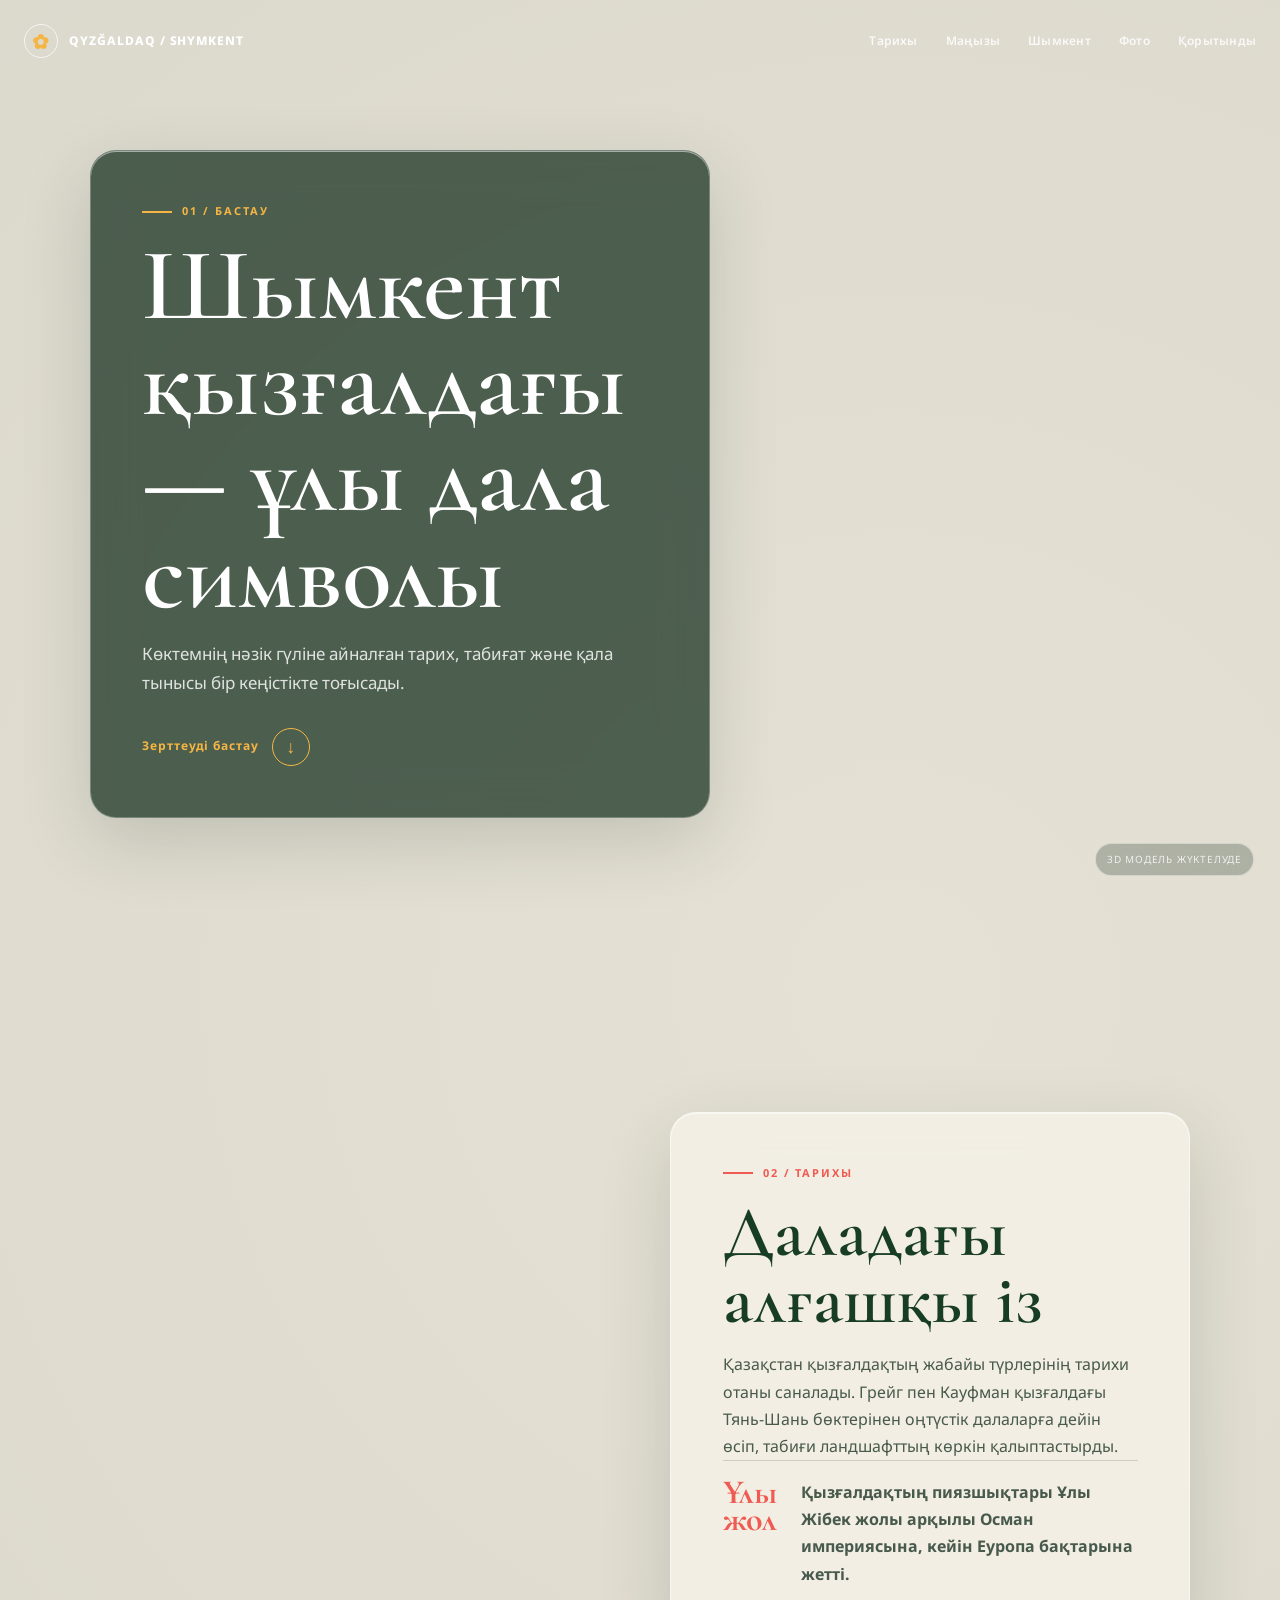
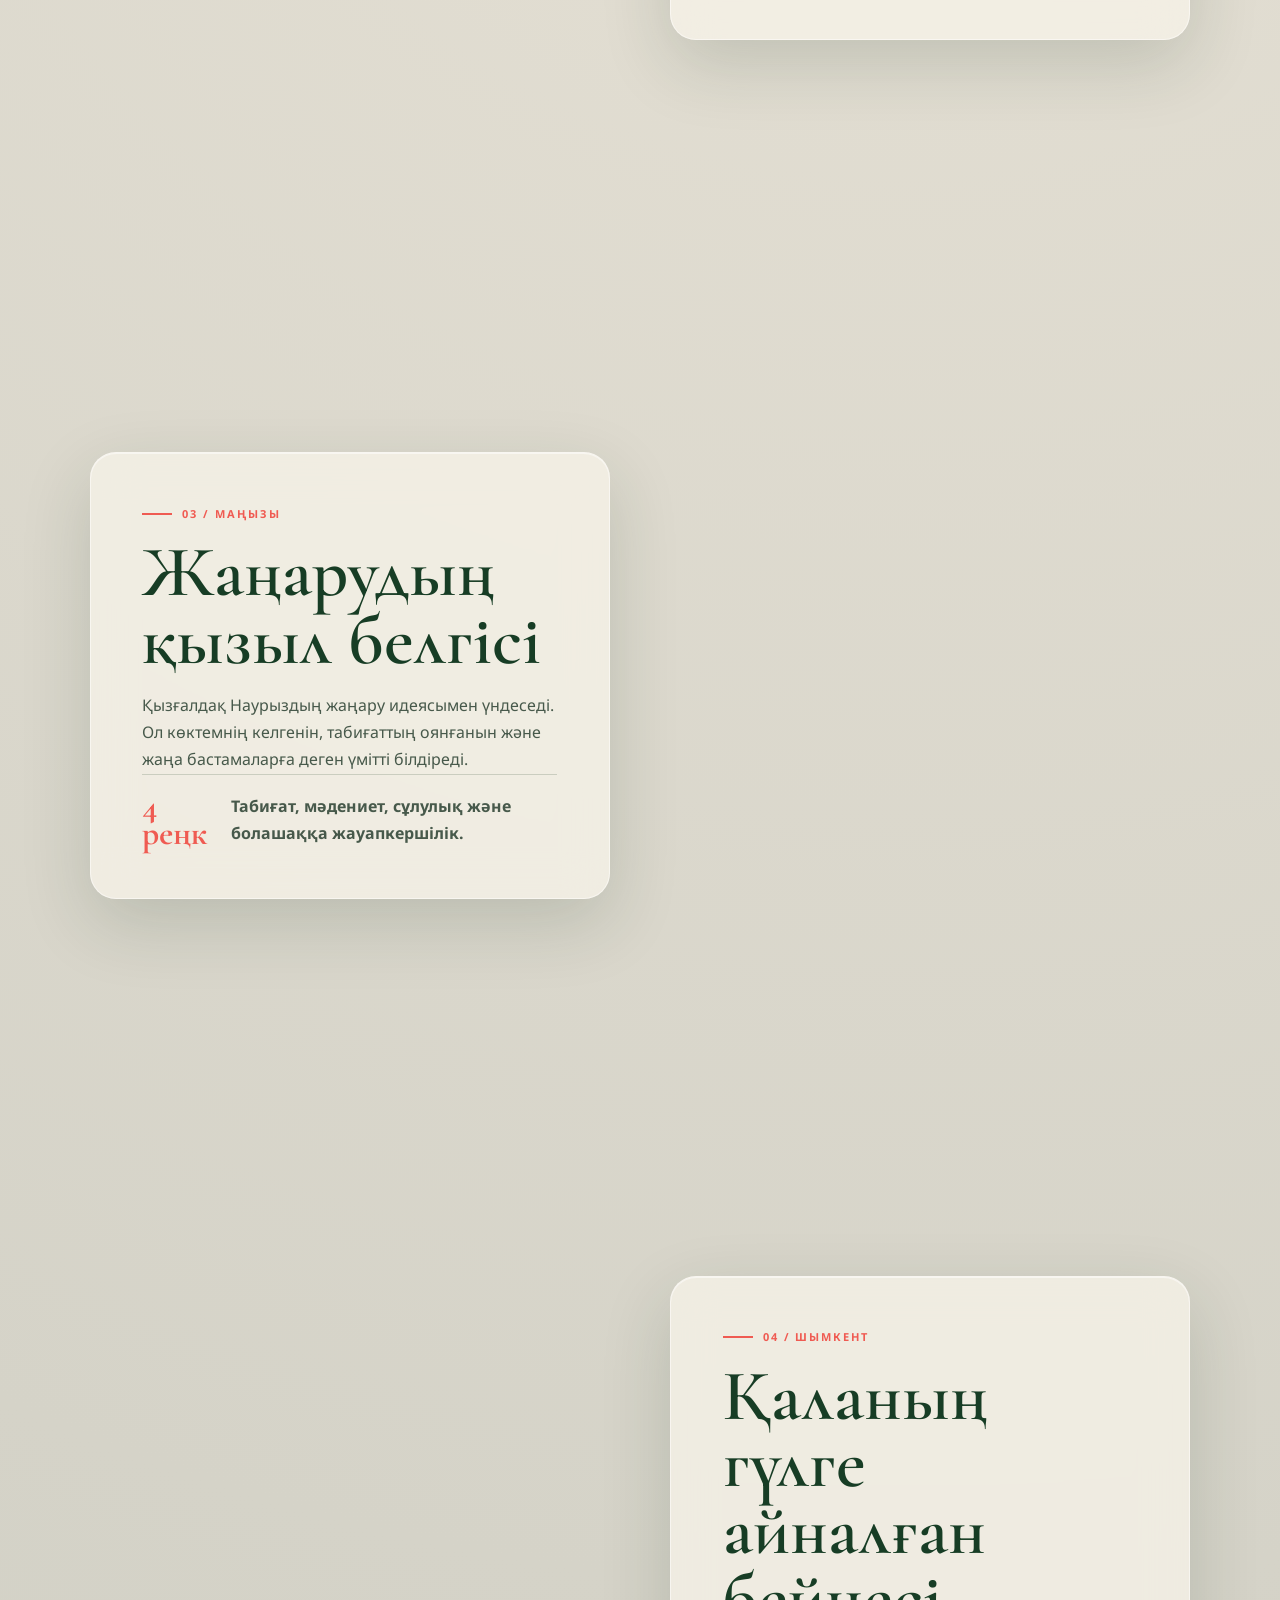
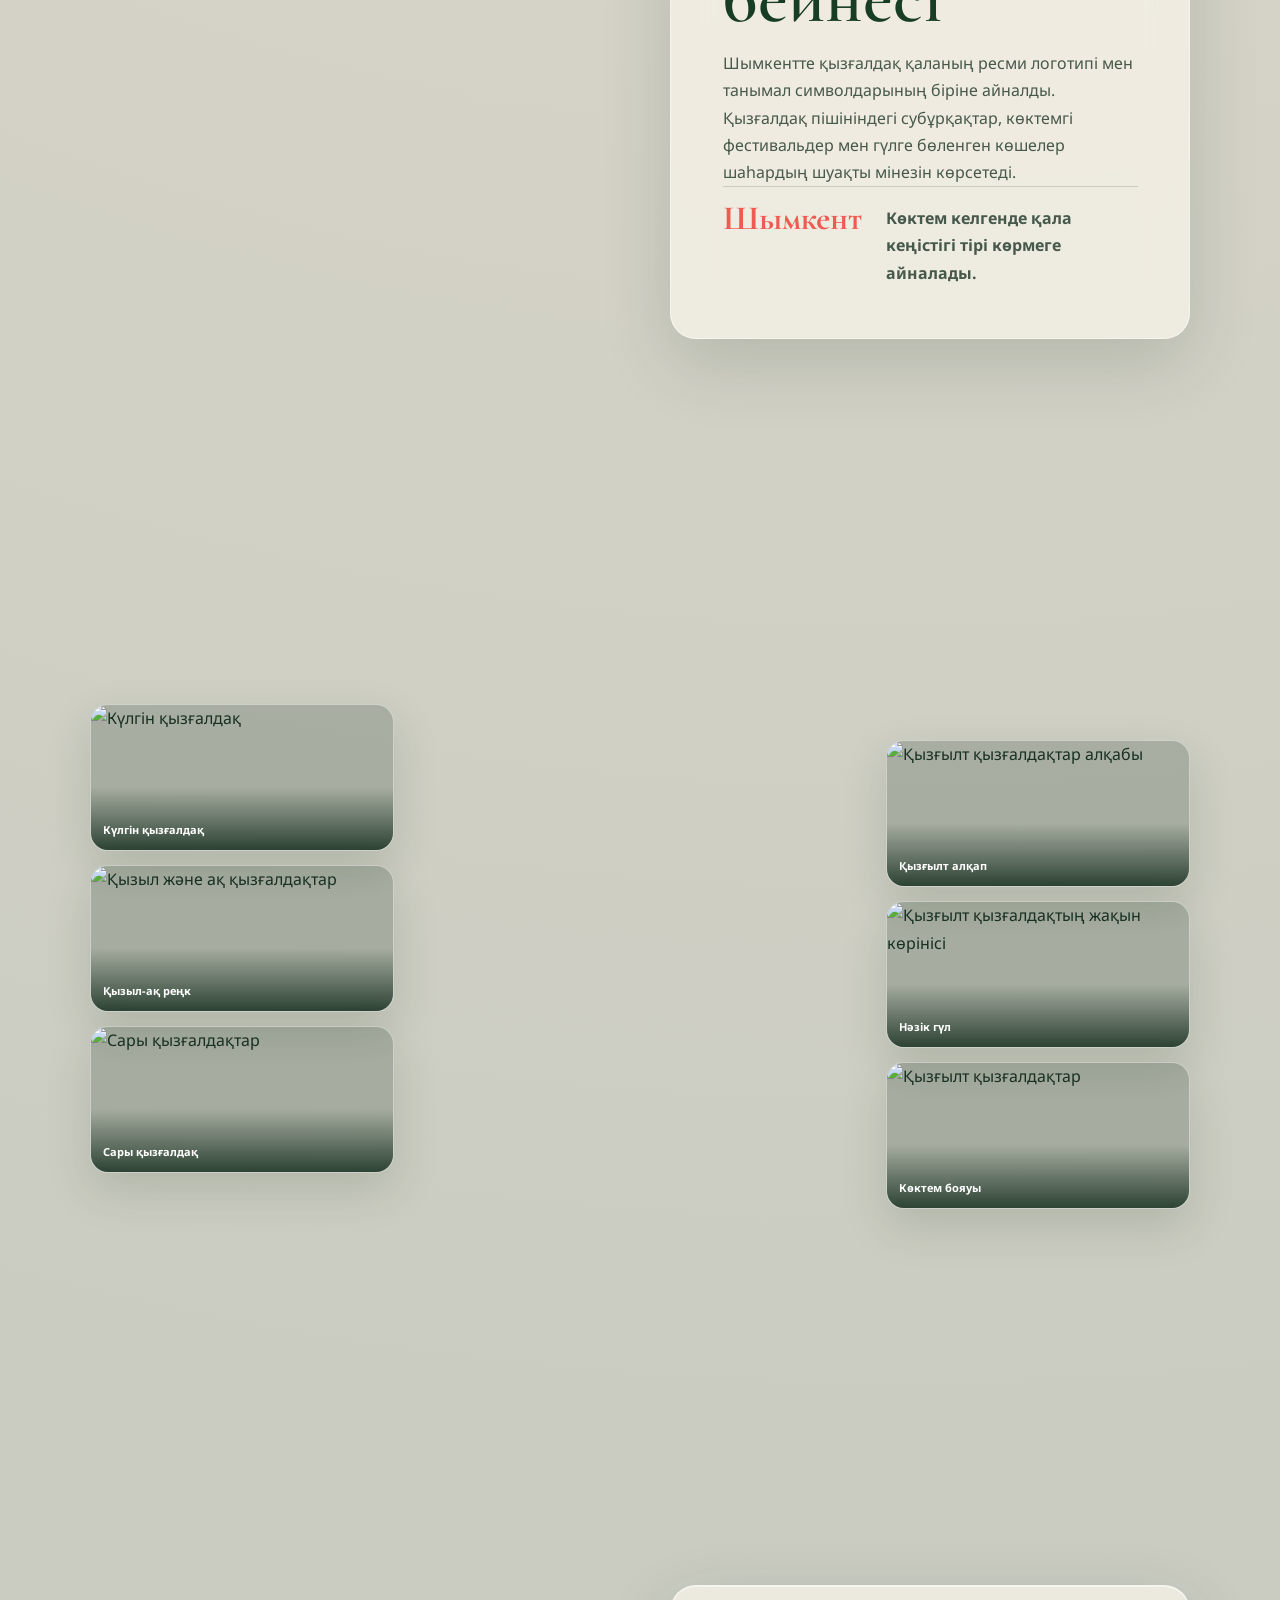
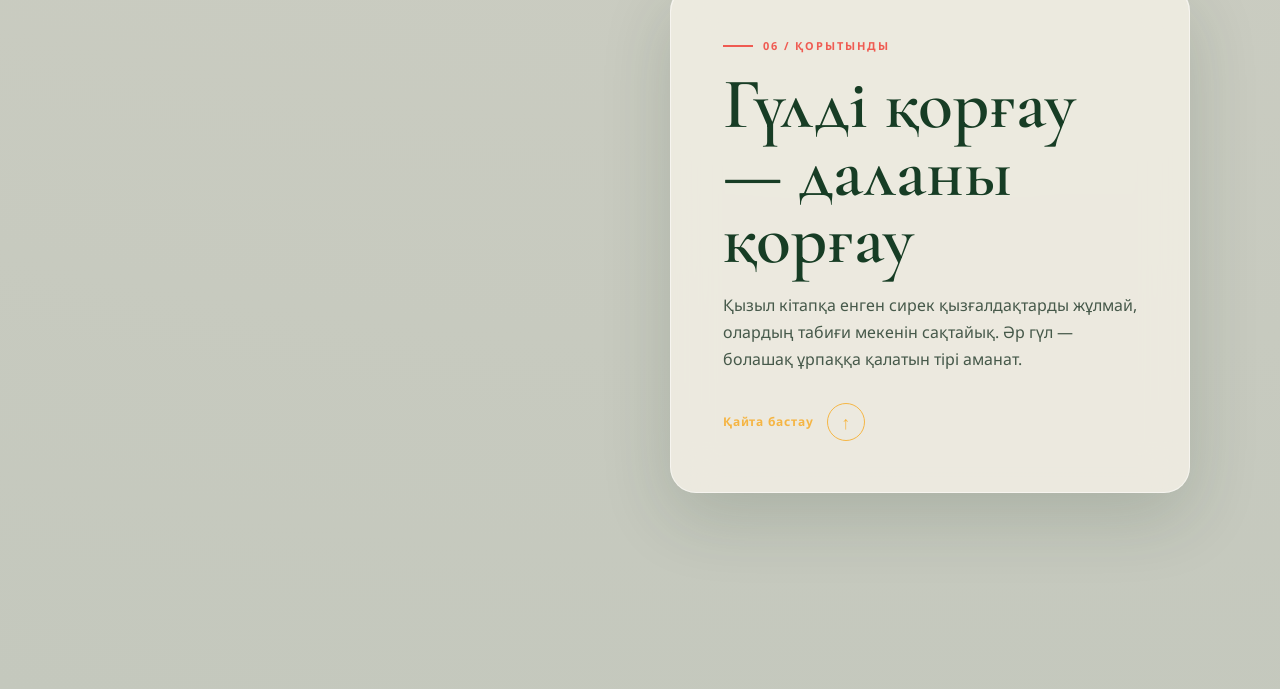
==== index.html @ efdb3074 "first commit" ====
<!doctype html>
<html lang="kk">
<head>
  <meta charset="UTF-8">
  <meta name="viewport" content="width=device-width, initial-scale=1.0">
  <meta name="description" content="Шымкент қызғалдағы туралы интерактивті 3D әңгіме.">
  <title>Шымкент қызғалдағы — 3D хикая</title>
  <link rel="stylesheet" href="style.css">
</head>
<body>
  <div class="model-status">3D модель жүктелуде</div>

  <div class="page-shell">
    <nav class="site-nav" aria-label="Негізгі навигация">
      <a class="logo" href="#hero"><span class="logo-mark">✿</span><span>QYZĞALDAQ / SHYMKENT</span></a>
      <div class="nav-links">
        <a href="#tarikhy">Тарихы</a>
        <a href="#manizy">Маңызы</a>
        <a href="#shymkent">Шымкент</a>
        <a href="#gallery">Фото</a>
        <a href="#qorytyndy">Қорытынды</a>
      </div>
    </nav>

    <main>
      <section class="story-section hero" id="hero">
        <div class="story-inner">
          <div class="glass-panel">
            <div class="eyebrow">01 / Бастау</div>
            <h1>Шымкент қызғалдағы — ұлы дала символы</h1>
            <p class="lead">Көктемнің нәзік гүліне айналған тарих, табиғат және қала тынысы бір кеңістікте тоғысады.</p>
            <a class="scroll-cue" href="#tarikhy">Зерттеуді бастау <span>↓</span></a>
          </div>
        </div>
      </section>

      <section class="story-section" id="tarikhy">
        <div class="story-inner">
          <div class="glass-panel">
            <div class="eyebrow">02 / Тарихы</div>
            <h2>Даладағы алғашқы із</h2>
            <p>Қазақстан қызғалдақтың жабайы түрлерінің тарихи отаны саналады. Грейг пен Кауфман қызғалдағы Тянь-Шань бөктерінен оңтүстік далаларға дейін өсіп, табиғи ландшафттың көркін қалыптастырды.</p>
            <p class="meta-line"><strong>Ұлы жол</strong><span>Қызғалдақтың пиязшықтары Ұлы Жібек жолы арқылы Осман империясына, кейін Еуропа бақтарына жетті.</span></p>
          </div>
        </div>
      </section>

      <section class="story-section" id="manizy">
        <div class="story-inner">
          <div class="glass-panel">
            <div class="eyebrow">03 / Маңызы</div>
            <h2>Жаңарудың қызыл белгісі</h2>
            <p>Қызғалдақ Наурыздың жаңару идеясымен үндеседі. Ол көктемнің келгенін, табиғаттың оянғанын және жаңа бастамаларға деген үмітті білдіреді.</p>
            <p class="meta-line"><strong>4 реңк</strong><span>Табиғат, мәдениет, сұлулық және болашаққа жауапкершілік.</span></p>
          </div>
        </div>
      </section>

      <section class="story-section" id="shymkent">
        <div class="story-inner">
          <div class="glass-panel">
            <div class="eyebrow">04 / Шымкент</div>
            <h2>Қаланың гүлге айналған бейнесі</h2>
            <p>Шымкентте қызғалдақ қаланың ресми логотипі мен танымал символдарының біріне айналды. Қызғалдақ пішініндегі субұрқақтар, көктемгі фестивальдер мен гүлге бөленген көшелер шаһардың шуақты мінезін көрсетеді.</p>
            <p class="meta-line"><strong>Шымкент</strong><span>Көктем келгенде қала кеңістігі тірі көрмеге айналады.</span></p>
          </div>
        </div>
      </section>

      <section class="story-section gallery-section" id="gallery">
        <div class="gallery-inner">
          <div class="gallery-side gallery-left">
            <figure><img src="https://images.pexels.com/photos/16111756/pexels-photo-16111756.jpeg?auto=compress&amp;cs=tinysrgb&amp;w=900" alt="Күлгін қызғалдақ"><figcaption>Күлгін қызғалдақ</figcaption></figure>
            <figure><img src="https://images.pexels.com/photos/15210487/pexels-photo-15210487.jpeg?auto=compress&amp;cs=tinysrgb&amp;w=900" alt="Қызыл және ақ қызғалдақтар"><figcaption>Қызыл-ақ реңк</figcaption></figure>
            <figure><img src="https://images.pexels.com/photos/7535967/pexels-photo-7535967.jpeg?auto=compress&amp;cs=tinysrgb&amp;w=900" alt="Сары қызғалдақтар"><figcaption>Сары қызғалдақ</figcaption></figure>
          </div>
          <div class="gallery-side gallery-right">
            <figure><img src="https://images.pexels.com/photos/12147983/pexels-photo-12147983.jpeg?auto=compress&amp;cs=tinysrgb&amp;w=900" alt="Қызғылт қызғалдақтар алқабы"><figcaption>Қызғылт алқап</figcaption></figure>
            <figure><img src="https://images.pexels.com/photos/7205235/pexels-photo-7205235.jpeg?auto=compress&amp;cs=tinysrgb&amp;w=900" alt="Қызғылт қызғалдақтың жақын көрінісі"><figcaption>Нәзік гүл</figcaption></figure>
            <figure><img src="https://images.pexels.com/photos/11467352/pexels-photo-11467352.jpeg?auto=compress&amp;cs=tinysrgb&amp;w=900" alt="Қызғылт қызғалдақтар"><figcaption>Көктем бояуы</figcaption></figure>
          </div>
        </div>
      </section>

      <section class="story-section" id="qorytyndy">
        <div class="story-inner">
          <div class="glass-panel">
            <div class="eyebrow">06 / Қорытынды</div>
            <h2>Гүлді қорғау — даланы қорғау</h2>
            <p>Қызыл кітапқа енген сирек қызғалдақтарды жұлмай, олардың табиғи мекенін сақтайық. Әр гүл — болашақ ұрпаққа қалатын тірі аманат.</p>
            <a class="scroll-cue" href="#hero">Қайта бастау <span>↑</span></a>
          </div>
        </div>
      </section>
    </main>
  </div>

  <canvas id="webgl-canvas" aria-label="Қызғалдақтың 3D моделі"></canvas>

  <script src="https://cdn.jsdelivr.net/npm/three@0.128.0/build/three.min.js"></script>
  <script src="https://cdn.jsdelivr.net/npm/three@0.128.0/examples/js/loaders/GLTFLoader.js"></script>
  <script src="https://cdn.jsdelivr.net/npm/gsap@3.12.5/dist/gsap.min.js"></script>
  <script src="https://cdn.jsdelivr.net/npm/gsap@3.12.5/dist/ScrollTrigger.min.js"></script>
  <script>gsap.registerPlugin(ScrollTrigger);</script>
  <script src="main.js"></script>
</body>
</html>
---- style.css ----
@import url('https://fonts.googleapis.com/css2?family=Cormorant+Garamond:wght@500;600;700&family=Noto+Sans:wght@400;500;600;700;800&display=swap');

:root {
  --forest: #173d25;
  --forest-deep: #0e2818;
  --leaf: #78a86f;
  --cream: #f4f0e5;
  --coral: #ef5b52;
  --sun: #f5b544;
  --ink: #173020;
  --glass: rgba(246, 243, 232, .78);
  --border: rgba(255, 255, 255, .48);
}

* { box-sizing: border-box; }
html { scroll-behavior: smooth; }
html { background: radial-gradient(circle at 70% 18%, #e6e1d5 0%, #d5d3c8 48%, #c4c8bd 100%); }
body {
  margin: 0;
  overflow-x: hidden;
  isolation: isolate;
  color: var(--ink);
  background: transparent;
  font-family: 'Noto Sans', sans-serif;
  font-size: 16px;
  font-weight: 400;
  line-height: 1.7;
}
a { color: inherit; text-decoration: none; }
button { font: inherit; }

#webgl-canvas {
  position: fixed;
  top: 0;
  left: 0;
  z-index: 0;
  width: 100vw;
  height: 100vh;
  pointer-events: none;
  background: transparent;
}

.page-shell { position: relative; z-index: 2; }
.site-nav {
  position: fixed;
  z-index: 10;
  top: 0;
  right: 0;
  left: 0;
  display: flex;
  align-items: center;
  justify-content: space-between;
  width: min(1260px, calc(100% - 48px));
  margin: 0 auto;
  padding: 24px 0;
  color: #fff;
  mix-blend-mode: normal;
}
.logo { display: flex; align-items: center; gap: 11px; font-size: 12px; font-weight: 800; letter-spacing: .08em; }
.logo-mark { display: grid; place-items: center; width: 34px; height: 34px; border: 1px solid rgba(255,255,255,.7); border-radius: 50%; color: var(--sun); font-size: 20px; }
.nav-links { display: flex; gap: 28px; color: rgba(255,255,255,.84); font-size: 12px; font-weight: 600; letter-spacing: .02em; }
.nav-links a { transition: color .25s ease; }
.nav-links a:hover { color: var(--sun); }

.story-section {
  position: relative;
  z-index: 1;
  min-height: 100vh;
  padding: 150px max(24px, 7vw);
  display: flex;
  align-items: center;
}
.story-section.hero { align-items: flex-end; padding-bottom: 12vh; }
.story-section:nth-child(even) { justify-content: flex-end; }
.story-section:nth-child(odd) { justify-content: flex-start; }
.story-inner { width: min(520px, 100%); }
.hero .story-inner { position: relative; z-index: 1; }
.story-section.hero .story-inner { width: min(620px, 100%); }
.gallery-section { padding-top: 110px; padding-bottom: 110px; }
.gallery-inner { display: grid; grid-template-columns: minmax(150px, 1fr) minmax(250px, 390px) minmax(150px, 1fr); gap: clamp(18px, 4vw, 58px); align-items: center; width: min(1240px, 100%); }
.gallery-side { display: grid; gap: 14px; }
.gallery-left { grid-column: 1; grid-row: 1; }
.gallery-right { grid-column: 3; grid-row: 1; }
.gallery-right { padding-top: 72px; }
.gallery-side figure { position: relative; min-height: 145px; margin: 0; overflow: hidden; border: 1px solid rgba(255,255,255,.45); border-radius: 18px; background: rgba(14,40,24,.2); box-shadow: 0 18px 45px rgba(25,51,30,.15); }
.gallery-side img { width: 100%; height: 100%; min-height: 145px; object-fit: cover; transition: transform .6s ease; }
.gallery-side figure:hover img { transform: scale(1.06); }
.gallery-side figcaption { position: absolute; right: 0; bottom: 0; left: 0; padding: 34px 12px 11px; color: #fff; background: linear-gradient(transparent, rgba(14,40,24,.8)); font-size: 11px; font-weight: 700; }

.glass-panel {
  padding: clamp(28px, 4vw, 52px);
  border: 1px solid var(--border);
  border-radius: 26px;
  background: var(--glass);
  box-shadow: 0 24px 70px rgba(25, 51, 30, .16), inset 0 1px 0 rgba(255,255,255,.5);
  backdrop-filter: blur(22px) saturate(1.1);
  -webkit-backdrop-filter: blur(22px) saturate(1.1);
}
.hero .glass-panel { background: rgba(14, 40, 24, .7); border-color: rgba(255,255,255,.25); color: #fff; }
.eyebrow { display: flex; align-items: center; gap: 10px; color: var(--coral); font-size: 11px; font-weight: 700; letter-spacing: .18em; text-transform: uppercase; }
.hero .eyebrow { color: var(--sun); }
.eyebrow::before { content: ''; width: 30px; height: 2px; background: currentColor; }
h1, h2 { margin: 16px 0 18px; font-family: 'Cormorant Garamond', serif; font-weight: 600; letter-spacing: 0; line-height: .94; }
h1 { max-width: 650px; font-size: clamp(56px, 8vw, 108px); }
h2 { font-size: clamp(44px, 5.6vw, 78px); color: var(--forest); }
.lead { max-width: 520px; margin: 0; font-size: 17px; font-weight: 400; line-height: 1.7; color: rgba(255,255,255,.82); }
.glass-panel p:not(.lead) { max-width: 520px; margin: 0; color: rgba(23, 48, 32, .78); font-size: 16px; line-height: 1.7; }
.meta-line { display: flex; gap: 24px; margin-top: 28px; padding-top: 18px; border-top: 1px solid rgba(23, 61, 37, .18); color: var(--forest); font-size: 12px; font-weight: 700; }
.meta-line strong { color: var(--coral); font-family: 'Cormorant Garamond', serif; font-size: 34px; font-weight: 700; line-height: .8; }
.scroll-cue { display: inline-flex; align-items: center; gap: 13px; margin-top: 30px; color: var(--sun); font-size: 12px; font-weight: 700; letter-spacing: .08em; }
.scroll-cue span { display: grid; place-items: center; width: 38px; height: 38px; border: 1px solid currentColor; border-radius: 50%; font-size: 18px; }

.model-status { position: fixed; z-index: 5; right: 26px; bottom: 24px; padding: 7px 11px; border: 1px solid rgba(255,255,255,.45); border-radius: 999px; color: rgba(255,255,255,.8); background: rgba(14,40,24,.25); backdrop-filter: blur(10px); font-size: 10px; letter-spacing: .08em; text-transform: uppercase; }
.model-status.ready { color: #e9f5d9; }

@media (max-width: 760px) {
  .site-nav { width: calc(100% - 32px); padding: 16px 0; }
  .nav-links { gap: 13px; font-size: 10px; }
  .story-section, .story-section:nth-child(even), .story-section:nth-child(odd) { min-height: 100svh; padding: 120px 16px 80px; align-items: flex-end; justify-content: center; }
  .story-section.hero { align-items: flex-end; padding-bottom: 50px; }
  .glass-panel { padding: 25px 22px; border-radius: 20px; }
  h1 { font-size: clamp(44px, 14vw, 65px); }
  h2 { font-size: clamp(39px, 12vw, 58px); }
  .lead, .glass-panel p:not(.lead) { font-size: 14px; }
  .model-status { right: 16px; bottom: 14px; font-size: 9px; }
  .gallery-section { padding-top: 100px; padding-bottom: 90px; }
  .gallery-inner { grid-template-columns: repeat(2, 1fr); gap: 10px; }
  .gallery-left { grid-column: 1; grid-row: 2; }
  .gallery-right { grid-column: 2; grid-row: 2; padding-top: 34px; }
  .gallery-side { gap: 9px; }
  .gallery-side figure, .gallery-side img { min-height: 135px; }
}
@media (prefers-reduced-motion: reduce) { html { scroll-behavior: auto; } }
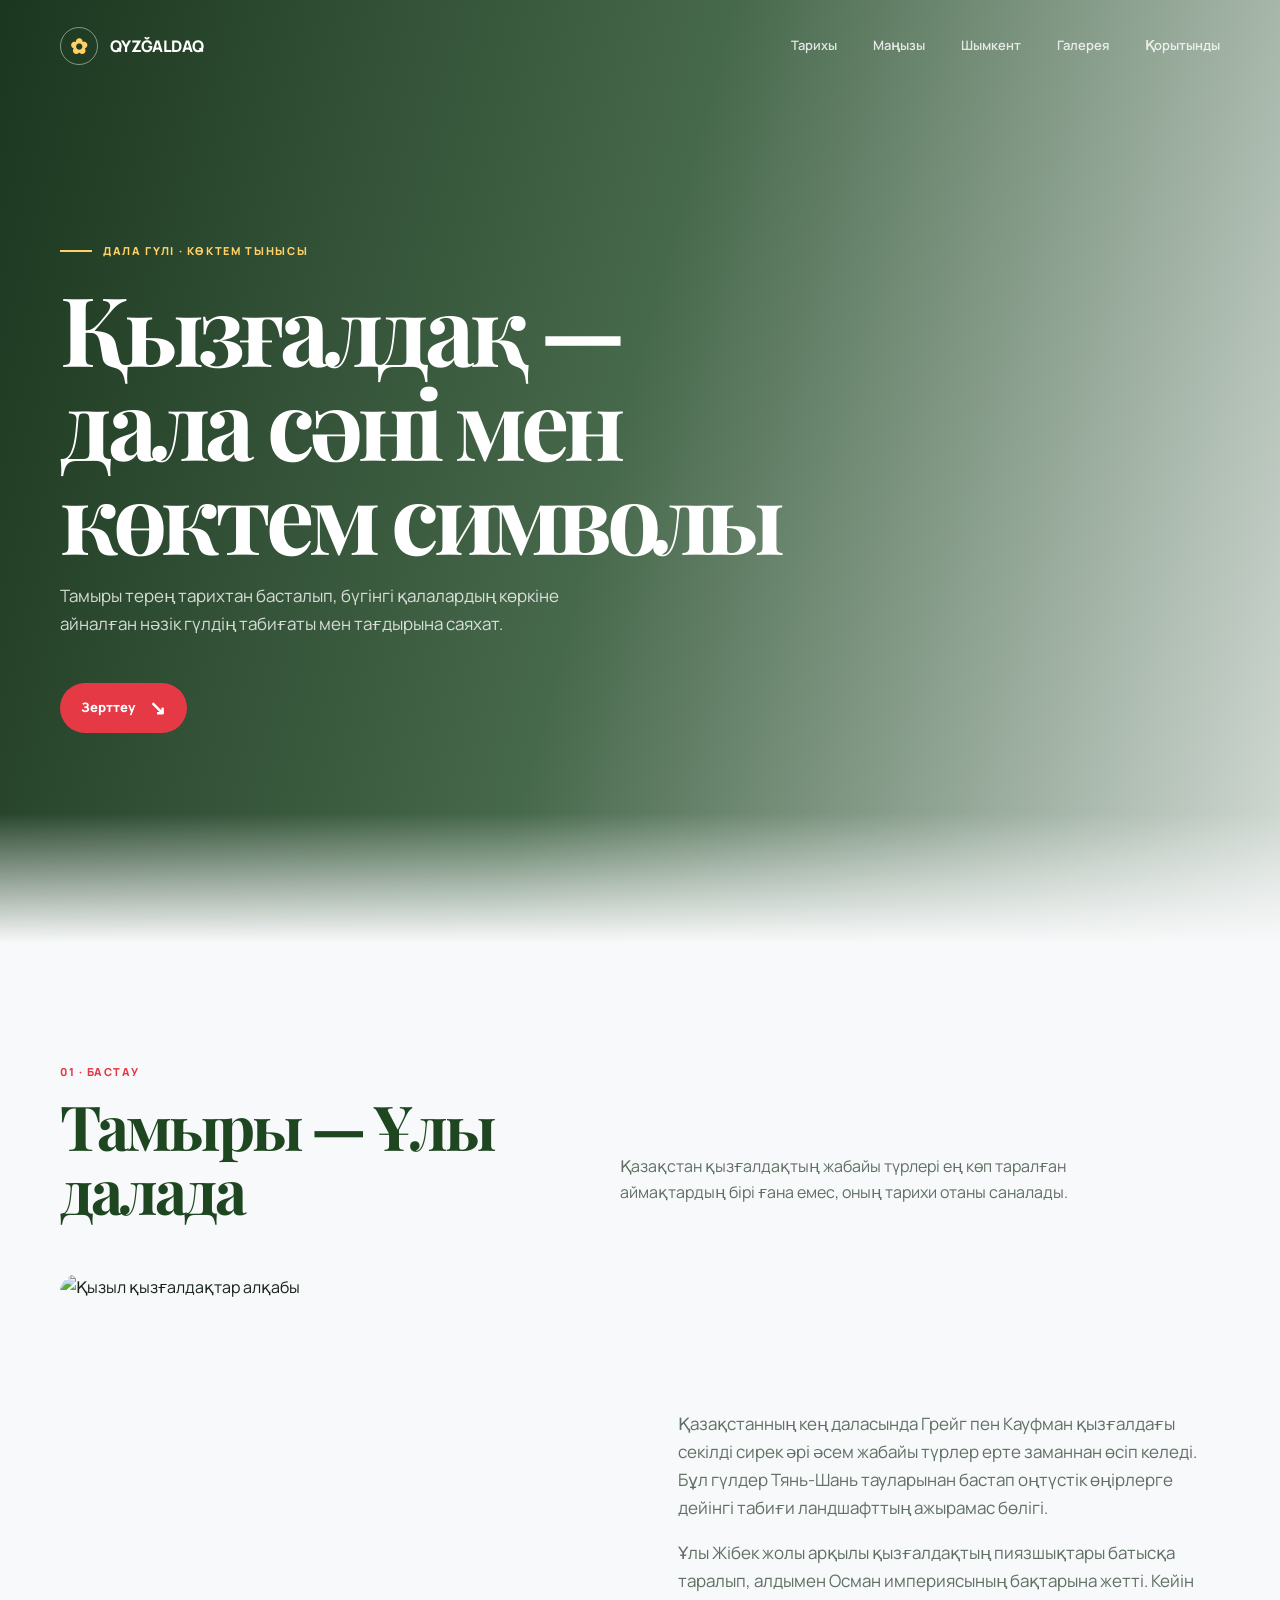
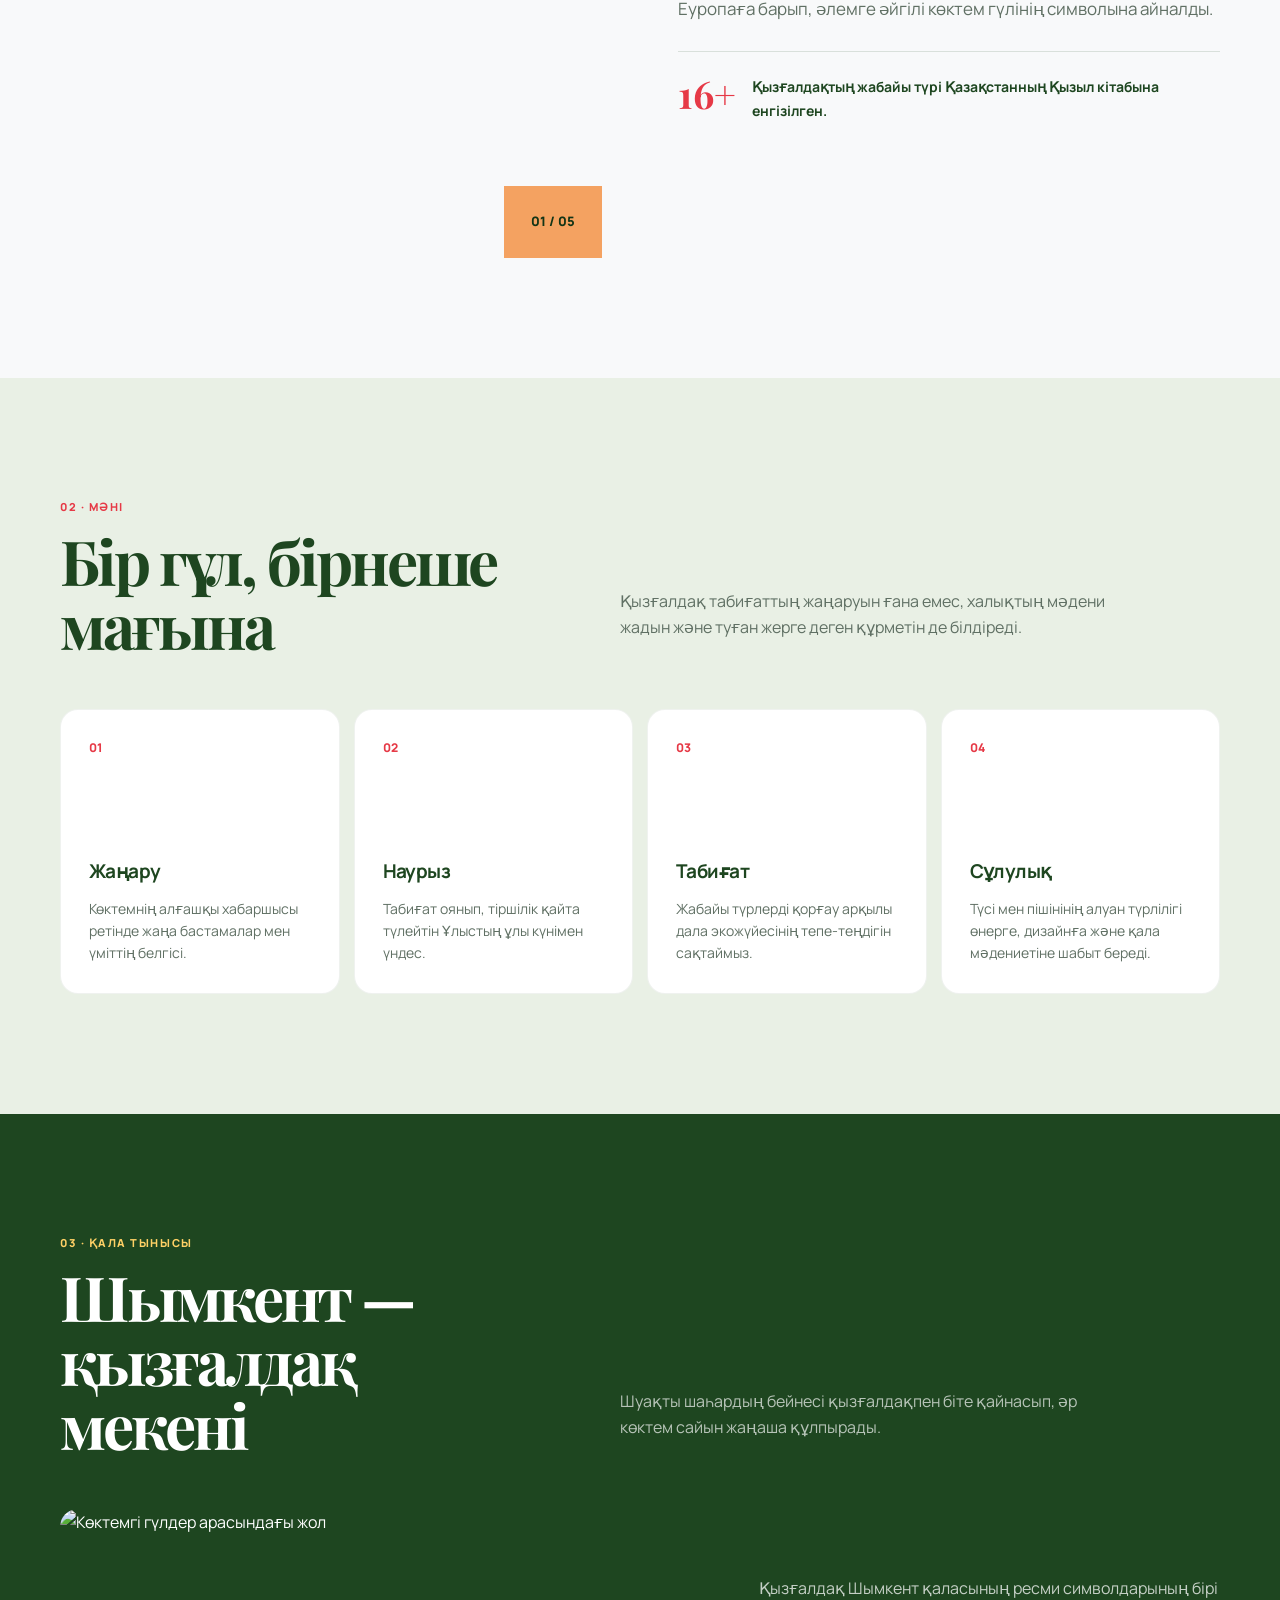
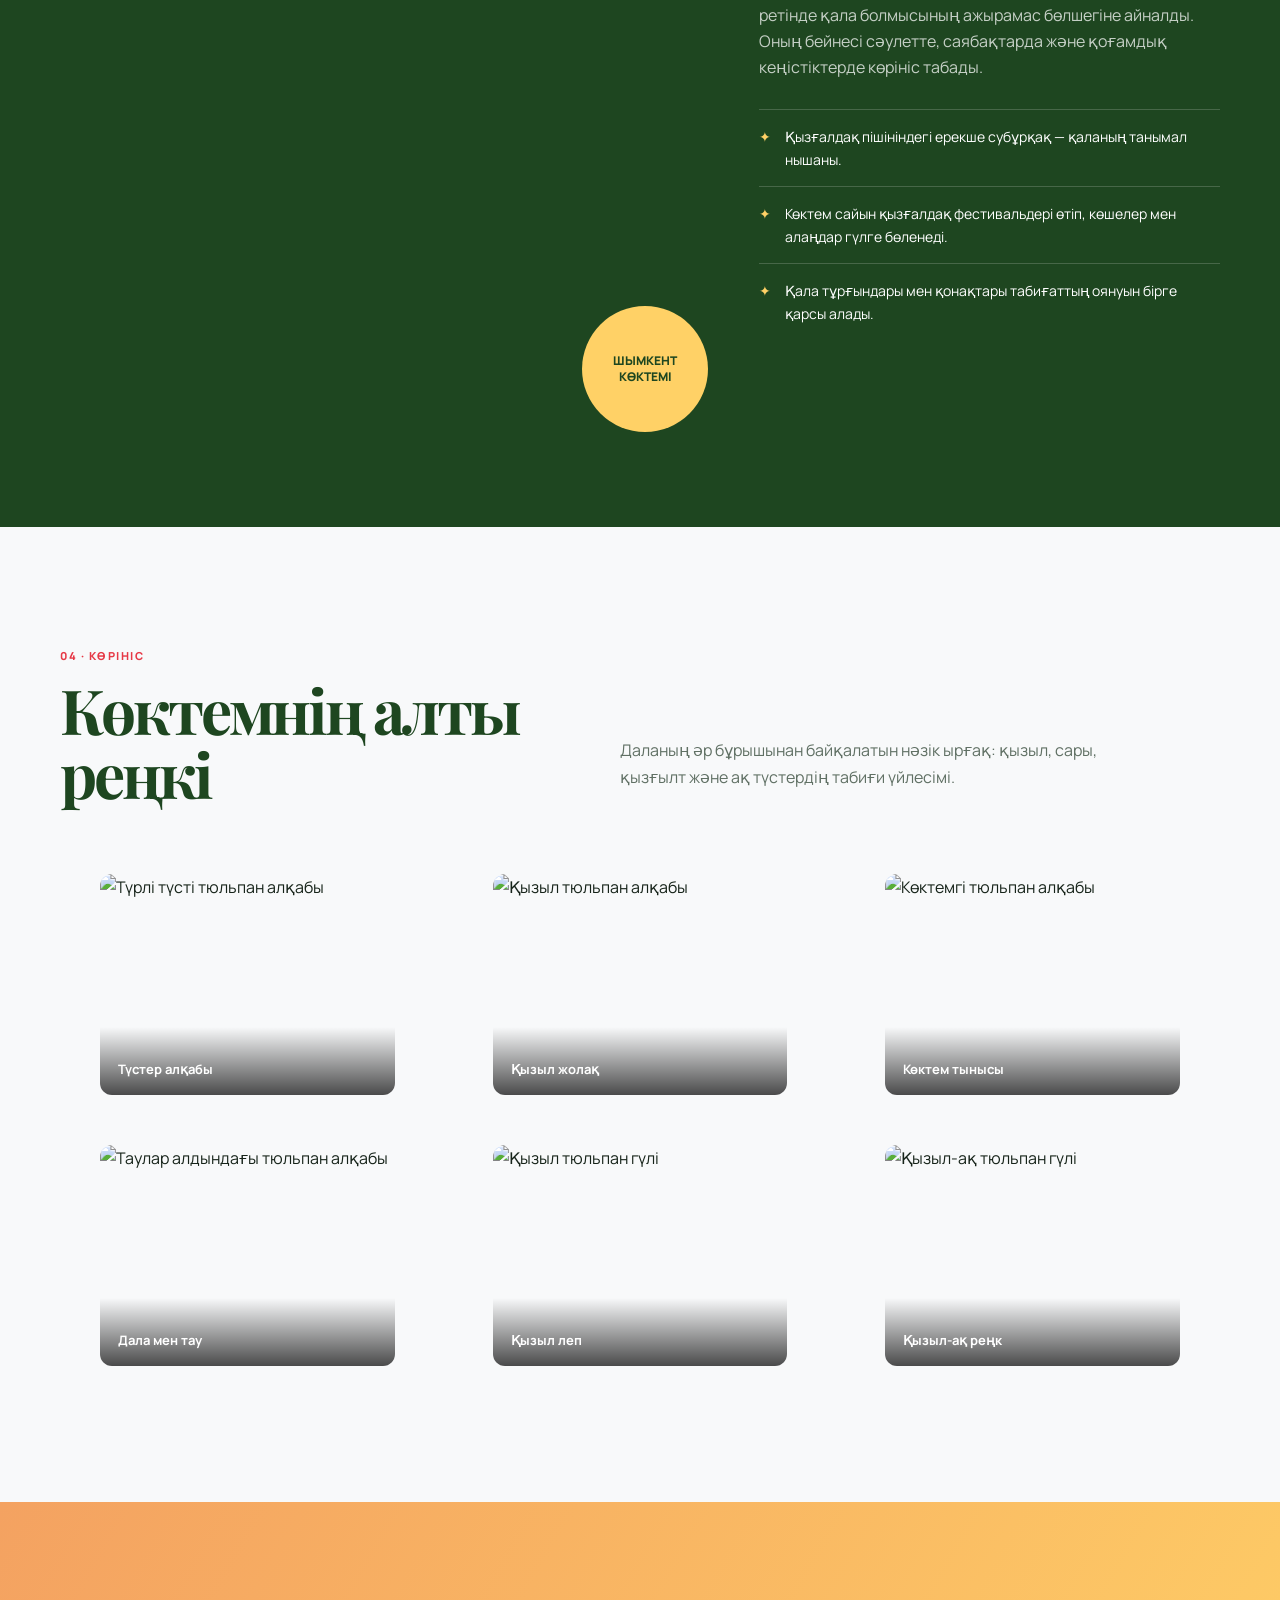
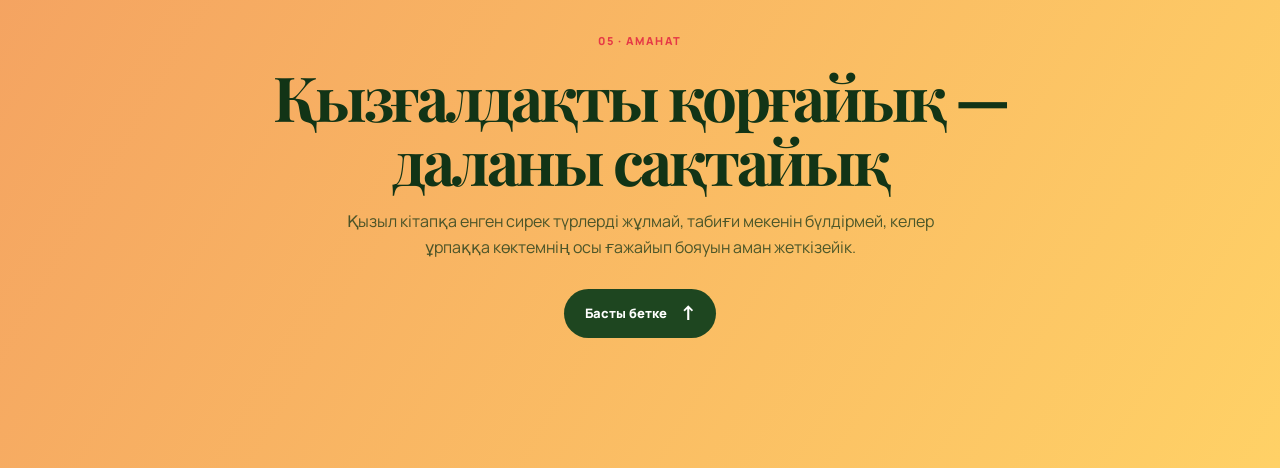
==== commit 1d0ac634: "first commit" ====
--- a/index.html
+++ b/index.html
@@ -3,105 +3,253 @@
 <head>
   <meta charset="UTF-8">
   <meta name="viewport" content="width=device-width, initial-scale=1.0">
-  <meta name="description" content="Шымкент қызғалдағы туралы интерактивті 3D әңгіме.">
-  <title>Шымкент қызғалдағы — 3D хикая</title>
-  <link rel="stylesheet" href="style.css">
+  <meta name="description" content="Қызғалдақ туралы: тарихы, маңызы және Шымкентпен байланысы.">
+  <title>Қызғалдақ — дала сәні</title>
+  <link rel="preconnect" href="https://fonts.googleapis.com">
+  <link rel="preconnect" href="https://fonts.gstatic.com" crossorigin>
+  <link href="https://fonts.googleapis.com/css2?family=Manrope:wght@400;500;600;700;800&family=Playfair+Display:wght@600;700&display=swap" rel="stylesheet">
+  <style>
+    :root {
+      --green: #1e4620;
+      --green-dark: #123416;
+      --green-soft: #dce9d5;
+      --red: #e63946;
+      --red-dark: #bb2734;
+      --gold: #f4a261;
+      --yellow: #ffd166;
+      --paper: #f8f9fa;
+      --ink: #17241a;
+      --muted: #607064;
+      --line: rgba(30, 70, 32, .14);
+      --shadow: 0 22px 50px rgba(20, 42, 23, .13);
+      --radius: 18px;
+    }
+
+    * { box-sizing: border-box; }
+    html { scroll-behavior: smooth; }
+    body {
+      margin: 0;
+      color: var(--ink);
+      background: var(--paper);
+      font-family: 'Manrope', sans-serif;
+      line-height: 1.65;
+    }
+    a { color: inherit; text-decoration: none; }
+    img { display: block; max-width: 100%; }
+    .container { width: min(1160px, calc(100% - 48px)); margin: 0 auto; }
+
+    .hero {
+      min-height: 740px;
+      color: #fff;
+      background:
+        linear-gradient(105deg, rgba(15, 44, 19, .95) 0%, rgba(21, 64, 26, .78) 48%, rgba(21, 64, 26, .16) 100%),
+        url('https://images.unsplash.com/photo-1490750967868-88aa4486c946?auto=format&fit=crop&w=2200&q=90') center/cover;
+      position: relative;
+      overflow: hidden;
+    }
+    .hero::after {
+      content: '';
+      position: absolute;
+      inset: auto 0 0;
+      height: 130px;
+      background: linear-gradient(transparent, var(--paper));
+      pointer-events: none;
+    }
+    .nav {
+      display: flex;
+      align-items: center;
+      justify-content: space-between;
+      min-height: 92px;
+      position: relative;
+      z-index: 5;
+    }
+    .brand { display: flex; align-items: center; gap: 12px; font-weight: 800; letter-spacing: -.04em; }
+    .brand-mark { width: 38px; height: 38px; display: grid; place-items: center; border: 1px solid rgba(255,255,255,.45); border-radius: 50%; color: var(--yellow); font-size: 21px; }
+    .nav-links { display: flex; gap: clamp(18px, 3vw, 36px); font-size: 13px; font-weight: 600; color: rgba(255,255,255,.82); }
+    .nav-links a { transition: color .25s ease; }
+    .nav-links a:hover { color: var(--yellow); }
+    .menu-toggle { display: none; border: 0; background: transparent; color: white; font-size: 27px; cursor: pointer; }
+
+    .hero-content { padding: 150px 0 210px; position: relative; z-index: 1; max-width: 760px; }
+    .eyebrow { display: flex; align-items: center; gap: 11px; text-transform: uppercase; letter-spacing: .15em; font-size: 11px; font-weight: 800; color: var(--yellow); }
+    .eyebrow::before { content: ''; width: 32px; height: 2px; background: var(--yellow); }
+    h1, h2, h3, p { margin-top: 0; }
+    h1 { margin: 20px 0 20px; font-family: 'Playfair Display', serif; font-size: clamp(54px, 8vw, 96px); line-height: .98; letter-spacing: -.055em; max-width: 740px; }
+    .hero-copy { max-width: 525px; color: rgba(255,255,255,.8); font-size: 17px; }
+    .button { display: inline-flex; align-items: center; gap: 14px; margin-top: 28px; padding: 14px 21px; border-radius: 999px; background: var(--red); color: #fff; font-size: 13px; font-weight: 800; transition: transform .25s ease, background .25s ease; }
+    .button:hover { transform: translateY(-3px); background: var(--red-dark); }
+    .button span { font-size: 20px; line-height: .6; }
+
+    .section { padding: 120px 0; }
+    .section-header { display: grid; grid-template-columns: minmax(240px, .8fr) 1fr; gap: 80px; align-items: end; margin-bottom: 52px; }
+    .section-kicker { color: var(--red); text-transform: uppercase; letter-spacing: .14em; font-size: 11px; font-weight: 800; }
+    h2 { margin: 13px 0 0; color: var(--green); font-family: 'Playfair Display', serif; font-size: clamp(38px, 5vw, 62px); line-height: 1.03; letter-spacing: -.05em; }
+    .section-intro { max-width: 500px; color: var(--muted); font-size: 16px; }
+
+    .history { background: var(--paper); }
+    .history-grid { display: grid; grid-template-columns: 1fr 1fr; gap: 76px; align-items: center; }
+    .history-photo { position: relative; padding: 0 40px 42px 0; }
+    .history-photo img { width: 100%; aspect-ratio: 1 / 1.08; object-fit: cover; border-radius: var(--radius); }
+    .history-photo::after { content: '01 / 05'; position: absolute; right: 0; bottom: 0; padding: 25px 27px; background: var(--gold); color: var(--green-dark); font-size: 13px; font-weight: 800; }
+    .history-text p { color: var(--muted); font-size: 17px; }
+    .fact { display: flex; gap: 16px; margin-top: 28px; padding-top: 23px; border-top: 1px solid var(--line); color: var(--green); font-size: 14px; font-weight: 700; }
+    .fact strong { color: var(--red); font-family: 'Playfair Display', serif; font-size: 38px; line-height: 1; }
+
+    .meaning { background: #e9f0e5; }
+    .meaning-grid { display: grid; grid-template-columns: repeat(4, 1fr); gap: 14px; }
+    .meaning-card { min-height: 285px; padding: 28px; background: #fff; border: 1px solid rgba(30,70,32,.07); border-radius: var(--radius); display: flex; flex-direction: column; justify-content: space-between; transition: transform .3s ease, box-shadow .3s ease; }
+    .meaning-card:hover { transform: translateY(-8px); box-shadow: var(--shadow); }
+    .card-number { color: var(--red); font-size: 12px; font-weight: 800; }
+    .meaning-card h3 { margin: 50px 0 10px; color: var(--green); font-size: 19px; letter-spacing: -.03em; }
+    .meaning-card p { margin: 0; color: var(--muted); font-size: 14px; line-height: 1.6; }
+
+    .city { color: #fff; background: var(--green); overflow: hidden; }
+    .city .section-kicker { color: var(--yellow); }
+    .city h2 { color: #fff; }
+    .city .section-intro { color: rgba(255,255,255,.68); }
+    .city-grid { display: grid; grid-template-columns: 1.15fr .85fr; gap: 76px; align-items: center; }
+    .city-image { position: relative; }
+    .city-image img { width: 100%; aspect-ratio: 1.25 / 1; object-fit: cover; border-radius: var(--radius); }
+    .city-badge { position: absolute; bottom: -25px; right: -25px; width: 126px; height: 126px; padding: 20px; display: grid; place-items: center; text-align: center; border-radius: 50%; color: var(--green); background: var(--yellow); font-size: 12px; font-weight: 800; line-height: 1.35; }
+    .city-text p { color: rgba(255,255,255,.74); font-size: 16px; }
+    .city-list { margin: 28px 0 0; padding: 0; list-style: none; }
+    .city-list li { display: flex; gap: 14px; padding: 15px 0; border-top: 1px solid rgba(255,255,255,.18); font-size: 14px; }
+    .city-list li::before { content: '✦'; color: var(--yellow); }
+
+    .gallery { background: var(--paper); }
+    .gallery-grid { display: grid; grid-template-columns: repeat(3, 1fr); gap: 18px; }
+    .gallery-item { position: relative; overflow: hidden; border-radius: 12px; }
+    .gallery-item img { width: 100%; aspect-ratio: 4 / 3; object-fit: cover; transition: transform .6s cubic-bezier(.2,.7,.2,1); }
+    .gallery-item:hover img { transform: scale(1.08); }
+    .gallery-caption { position: absolute; inset: auto 0 0; padding: 32px 18px 15px; color: #fff; background: linear-gradient(transparent, rgba(0,0,0,.7)); font-size: 13px; font-weight: 700; }
+
+    .closing { padding: 130px 0; text-align: center; background: linear-gradient(120deg, #f4a261 0%, #ffd166 100%); }
+    .closing h2 { max-width: 740px; margin: 15px auto; color: var(--green-dark); }
+    .closing p { max-width: 620px; margin: 0 auto; color: rgba(18,52,22,.75); }
+    .closing .button { background: var(--green); }
+
+    .reveal { opacity: 0; transform: translateY(25px); transition: opacity .7s ease, transform .7s ease; }
+    .reveal.visible { opacity: 1; transform: translateY(0); }
+    @media (max-width: 800px) {
+      .container { width: min(100% - 36px, 620px); }
+      .hero { min-height: 680px; }
+      .nav-links { position: absolute; top: 76px; right: 0; left: 0; display: none; flex-direction: column; gap: 0; padding: 10px 18px; border: 1px solid rgba(255,255,255,.14); border-radius: 14px; background: rgba(18,52,22,.96); }
+      .nav-links.open { display: flex; }
+      .nav-links a { padding: 12px 0; }
+      .menu-toggle { display: block; }
+      .hero-content { padding: 130px 0 160px; }
+      .section { padding: 80px 0; }
+      .section-header, .history-grid, .city-grid { grid-template-columns: 1fr; gap: 30px; }
+      .meaning-grid { grid-template-columns: repeat(2, 1fr); }
+      .city-badge { right: 12px; }
+      .gallery-grid { grid-template-columns: repeat(2, 1fr); gap: 12px; }
+    }
+    @media (max-width: 480px) {
+      .container { width: min(100% - 28px, 390px); }
+      h1 { font-size: 52px; }
+      .hero-copy { font-size: 15px; }
+      .meaning-grid { grid-template-columns: 1fr; }
+      .meaning-card { min-height: 225px; }
+      .history-photo { padding-right: 18px; padding-bottom: 25px; }
+      .gallery-grid { grid-template-columns: 1fr; gap: 12px; }
+      .gallery-caption { padding-left: 12px; font-size: 11px; }
+    }
+    @media (prefers-reduced-motion: reduce) { *, *::before, *::after { scroll-behavior: auto !important; transition-duration: .01ms !important; } }
+  </style>
 </head>
 <body>
-  <div class="model-status">3D модель жүктелуде</div>
-
-  <div class="page-shell">
-    <nav class="site-nav" aria-label="Негізгі навигация">
-      <a class="logo" href="#hero"><span class="logo-mark">✿</span><span>QYZĞALDAQ / SHYMKENT</span></a>
-      <div class="nav-links">
-        <a href="#tarikhy">Тарихы</a>
-        <a href="#manizy">Маңызы</a>
-        <a href="#shymkent">Шымкент</a>
-        <a href="#gallery">Фото</a>
-        <a href="#qorytyndy">Қорытынды</a>
-      </div>
-    </nav>
-
-    <main>
-      <section class="story-section hero" id="hero">
-        <div class="story-inner">
-          <div class="glass-panel">
-            <div class="eyebrow">01 / Бастау</div>
-            <h1>Шымкент қызғалдағы — ұлы дала символы</h1>
-            <p class="lead">Көктемнің нәзік гүліне айналған тарих, табиғат және қала тынысы бір кеңістікте тоғысады.</p>
-            <a class="scroll-cue" href="#tarikhy">Зерттеуді бастау <span>↓</span></a>
-          </div>
-        </div>
-      </section>
-
-      <section class="story-section" id="tarikhy">
-        <div class="story-inner">
-          <div class="glass-panel">
-            <div class="eyebrow">02 / Тарихы</div>
-            <h2>Даладағы алғашқы із</h2>
-            <p>Қазақстан қызғалдақтың жабайы түрлерінің тарихи отаны саналады. Грейг пен Кауфман қызғалдағы Тянь-Шань бөктерінен оңтүстік далаларға дейін өсіп, табиғи ландшафттың көркін қалыптастырды.</p>
-            <p class="meta-line"><strong>Ұлы жол</strong><span>Қызғалдақтың пиязшықтары Ұлы Жібек жолы арқылы Осман империясына, кейін Еуропа бақтарына жетті.</span></p>
-          </div>
-        </div>
-      </section>
-
-      <section class="story-section" id="manizy">
-        <div class="story-inner">
-          <div class="glass-panel">
-            <div class="eyebrow">03 / Маңызы</div>
-            <h2>Жаңарудың қызыл белгісі</h2>
-            <p>Қызғалдақ Наурыздың жаңару идеясымен үндеседі. Ол көктемнің келгенін, табиғаттың оянғанын және жаңа бастамаларға деген үмітті білдіреді.</p>
-            <p class="meta-line"><strong>4 реңк</strong><span>Табиғат, мәдениет, сұлулық және болашаққа жауапкершілік.</span></p>
-          </div>
-        </div>
-      </section>
-
-      <section class="story-section" id="shymkent">
-        <div class="story-inner">
-          <div class="glass-panel">
-            <div class="eyebrow">04 / Шымкент</div>
-            <h2>Қаланың гүлге айналған бейнесі</h2>
-            <p>Шымкентте қызғалдақ қаланың ресми логотипі мен танымал символдарының біріне айналды. Қызғалдақ пішініндегі субұрқақтар, көктемгі фестивальдер мен гүлге бөленген көшелер шаһардың шуақты мінезін көрсетеді.</p>
-            <p class="meta-line"><strong>Шымкент</strong><span>Көктем келгенде қала кеңістігі тірі көрмеге айналады.</span></p>
-          </div>
-        </div>
-      </section>
-
-      <section class="story-section gallery-section" id="gallery">
-        <div class="gallery-inner">
-          <div class="gallery-side gallery-left">
-            <figure><img src="https://images.pexels.com/photos/16111756/pexels-photo-16111756.jpeg?auto=compress&amp;cs=tinysrgb&amp;w=900" alt="Күлгін қызғалдақ"><figcaption>Күлгін қызғалдақ</figcaption></figure>
-            <figure><img src="https://images.pexels.com/photos/15210487/pexels-photo-15210487.jpeg?auto=compress&amp;cs=tinysrgb&amp;w=900" alt="Қызыл және ақ қызғалдақтар"><figcaption>Қызыл-ақ реңк</figcaption></figure>
-            <figure><img src="https://images.pexels.com/photos/7535967/pexels-photo-7535967.jpeg?auto=compress&amp;cs=tinysrgb&amp;w=900" alt="Сары қызғалдақтар"><figcaption>Сары қызғалдақ</figcaption></figure>
-          </div>
-          <div class="gallery-side gallery-right">
-            <figure><img src="https://images.pexels.com/photos/12147983/pexels-photo-12147983.jpeg?auto=compress&amp;cs=tinysrgb&amp;w=900" alt="Қызғылт қызғалдақтар алқабы"><figcaption>Қызғылт алқап</figcaption></figure>
-            <figure><img src="https://images.pexels.com/photos/7205235/pexels-photo-7205235.jpeg?auto=compress&amp;cs=tinysrgb&amp;w=900" alt="Қызғылт қызғалдақтың жақын көрінісі"><figcaption>Нәзік гүл</figcaption></figure>
-            <figure><img src="https://images.pexels.com/photos/11467352/pexels-photo-11467352.jpeg?auto=compress&amp;cs=tinysrgb&amp;w=900" alt="Қызғылт қызғалдақтар"><figcaption>Көктем бояуы</figcaption></figure>
-          </div>
-        </div>
-      </section>
-
-      <section class="story-section" id="qorytyndy">
-        <div class="story-inner">
-          <div class="glass-panel">
-            <div class="eyebrow">06 / Қорытынды</div>
-            <h2>Гүлді қорғау — даланы қорғау</h2>
-            <p>Қызыл кітапқа енген сирек қызғалдақтарды жұлмай, олардың табиғи мекенін сақтайық. Әр гүл — болашақ ұрпаққа қалатын тірі аманат.</p>
-            <a class="scroll-cue" href="#hero">Қайта бастау <span>↑</span></a>
-          </div>
-        </div>
-      </section>
-    </main>
-  </div>
-
-  <canvas id="webgl-canvas" aria-label="Қызғалдақтың 3D моделі"></canvas>
-
-  <script src="https://cdn.jsdelivr.net/npm/three@0.128.0/build/three.min.js"></script>
-  <script src="https://cdn.jsdelivr.net/npm/three@0.128.0/examples/js/loaders/GLTFLoader.js"></script>
-  <script src="https://cdn.jsdelivr.net/npm/gsap@3.12.5/dist/gsap.min.js"></script>
-  <script src="https://cdn.jsdelivr.net/npm/gsap@3.12.5/dist/ScrollTrigger.min.js"></script>
-  <script>gsap.registerPlugin(ScrollTrigger);</script>
-  <script src="main.js"></script>
+  <header class="hero" id="top">
+    <div class="container">
+      <nav class="nav" aria-label="Негізгі навигация">
+        <a class="brand" href="#top"><span class="brand-mark">✿</span><span>QYZĞALDAQ</span></a>
+        <button class="menu-toggle" aria-label="Мәзірді ашу" aria-expanded="false">☰</button>
+        <div class="nav-links">
+          <a href="#tarikhy">Тарихы</a><a href="#manizy">Маңызы</a><a href="#shymkent">Шымкент</a><a href="#gallery">Галерея</a><a href="#qorytyndy">Қорытынды</a>
+        </div>
+      </nav>
+      <div class="hero-content reveal">
+        <div class="eyebrow">Дала гүлі · көктем тынысы</div>
+        <h1>Қызғалдақ — дала сәні мен көктем символы</h1>
+        <p class="hero-copy">Тамыры терең тарихтан басталып, бүгінгі қалалардың көркіне айналған нәзік гүлдің табиғаты мен тағдырына саяхат.</p>
+        <a class="button" href="#tarikhy">Зерттеу <span>↘</span></a>
+      </div>
+    </div>
+  </header>
+
+  <main>
+    <section class="section history" id="tarikhy">
+      <div class="container">
+        <div class="section-header reveal"><div><div class="section-kicker">01 · Бастау</div><h2>Тамыры — Ұлы далада</h2></div><p class="section-intro">Қазақстан қызғалдақтың жабайы түрлері ең көп таралған аймақтардың бірі ғана емес, оның тарихи отаны саналады.</p></div>
+        <div class="history-grid">
+          <div class="history-photo reveal"><img src="https://images.unsplash.com/photo-1490750967868-88aa4486c946?auto=format&fit=crop&w=1200&q=85" alt="Қызыл қызғалдақтар алқабы"></div>
+          <div class="history-text reveal"><p>Қазақстанның кең даласында Грейг пен Кауфман қызғалдағы секілді сирек әрі әсем жабайы түрлер ерте заманнан өсіп келеді. Бұл гүлдер Тянь-Шань тауларынан бастап оңтүстік өңірлерге дейінгі табиғи ландшафттың ажырамас бөлігі.</p><p>Ұлы Жібек жолы арқылы қызғалдақтың пиязшықтары батысқа таралып, алдымен Осман империясының бақтарына жетті. Кейін Еуропаға барып, әлемге әйгілі көктем гүлінің символына айналды.</p><div class="fact"><strong>16+</strong><span>Қызғалдақтың жабайы түрі Қазақстанның Қызыл кітабына енгізілген.</span></div></div>
+        </div>
+      </div>
+    </section>
+
+    <section class="section meaning" id="manizy">
+      <div class="container">
+        <div class="section-header reveal"><div><div class="section-kicker">02 · Мәні</div><h2>Бір гүл, бірнеше мағына</h2></div><p class="section-intro">Қызғалдақ табиғаттың жаңаруын ғана емес, халықтың мәдени жадын және туған жерге деген құрметін де білдіреді.</p></div>
+        <div class="meaning-grid">
+          <article class="meaning-card reveal"><span class="card-number">01</span><div><h3>Жаңару</h3><p>Көктемнің алғашқы хабаршысы ретінде жаңа бастамалар мен үміттің белгісі.</p></div></article>
+          <article class="meaning-card reveal"><span class="card-number">02</span><div><h3>Наурыз</h3><p>Табиғат оянып, тіршілік қайта түлейтін Ұлыстың ұлы күнімен үндес.</p></div></article>
+          <article class="meaning-card reveal"><span class="card-number">03</span><div><h3>Табиғат</h3><p>Жабайы түрлерді қорғау арқылы дала экожүйесінің тепе-теңдігін сақтаймыз.</p></div></article>
+          <article class="meaning-card reveal"><span class="card-number">04</span><div><h3>Сұлулық</h3><p>Түсі мен пішінінің алуан түрлілігі өнерге, дизайнға және қала мәдениетіне шабыт береді.</p></div></article>
+        </div>
+      </div>
+    </section>
+
+    <section class="section city" id="shymkent">
+      <div class="container">
+        <div class="section-header reveal"><div><div class="section-kicker">03 · Қала тынысы</div><h2>Шымкент — қызғалдақ мекені</h2></div><p class="section-intro">Шуақты шаһардың бейнесі қызғалдақпен біте қайнасып, әр көктем сайын жаңаша құлпырады.</p></div>
+        <div class="city-grid">
+          <div class="city-image reveal"><img src="https://images.unsplash.com/photo-1468327768560-75b778cbb551?auto=format&fit=crop&w=1400&q=85" alt="Көктемгі гүлдер арасындағы жол"><div class="city-badge">ШЫМКЕНТ<br>КӨКТЕМІ</div></div>
+          <div class="city-text reveal"><p>Қызғалдақ Шымкент қаласының ресми символдарының бірі ретінде қала болмысының ажырамас бөлшегіне айналды. Оның бейнесі сәулетте, саябақтарда және қоғамдық кеңістіктерде көрініс табады.</p><ul class="city-list"><li>Қызғалдақ пішініндегі ерекше субұрқақ — қаланың танымал нышаны.</li><li>Көктем сайын қызғалдақ фестивальдері өтіп, көшелер мен алаңдар гүлге бөленеді.</li><li>Қала тұрғындары мен қонақтары табиғаттың оянуын бірге қарсы алады.</li></ul></div>
+        </div>
+      </div>
+    </section>
+
+    <section class="section gallery" id="gallery">
+      <div class="container">
+        <div class="section-header reveal"><div><div class="section-kicker">04 · Көрініс</div><h2>Көктемнің алты реңкі</h2></div><p class="section-intro">Даланың әр бұрышынан байқалатын нәзік ырғақ: қызыл, сары, қызғылт және ақ түстердің табиғи үйлесімі.</p></div>
+        <div class="gallery-grid">
+          <figure class="gallery-item reveal"><img src="https://upload.wikimedia.org/wikipedia/commons/a/ae/Tulip_Field_Tulips_Red_Holland_Nature_Flowers.jpg" alt="Түрлі түсті тюльпан алқабы"><figcaption class="gallery-caption">Түстер алқабы</figcaption></figure>
+          <figure class="gallery-item reveal"><img src="https://upload.wikimedia.org/wikipedia/commons/4/46/Tulip_field_%282%29.jpg" alt="Қызыл тюльпан алқабы"><figcaption class="gallery-caption">Қызыл жолақ</figcaption></figure>
+          <figure class="gallery-item reveal"><img src="https://upload.wikimedia.org/wikipedia/commons/3/36/Tulip_field_29-03-24.jpg" alt="Көктемгі тюльпан алқабы"><figcaption class="gallery-caption">Көктем тынысы</figcaption></figure>
+          <figure class="gallery-item reveal"><img src="https://upload.wikimedia.org/wikipedia/commons/d/db/Tulip_field_in_Holland.jpg" alt="Таулар алдындағы тюльпан алқабы"><figcaption class="gallery-caption">Дала мен тау</figcaption></figure>
+          <figure class="gallery-item reveal"><img src="https://upload.wikimedia.org/wikipedia/commons/thumb/8/80/01_Small_red_tulip.jpg/1280px-01_Small_red_tulip.jpg" alt="Қызыл тюльпан гүлі"><figcaption class="gallery-caption">Қызыл леп</figcaption></figure>
+          <figure class="gallery-item reveal"><img src="https://upload.wikimedia.org/wikipedia/commons/thumb/3/3c/Red_and_white_tulip_at_Myddelton_House%2C_Enfield%2C_London.jpg/1280px-Red_and_white_tulip_at_Myddelton_House%2C_Enfield%2C_London.jpg" alt="Қызыл-ақ тюльпан гүлі"><figcaption class="gallery-caption">Қызыл-ақ реңк</figcaption></figure>
+        </div>
+      </div>
+    </section>
+
+    <section class="closing" id="qorytyndy">
+      <div class="container reveal"><div class="section-kicker">05 · Аманат</div><h2>Қызғалдақты қорғайық — даланы сақтайық</h2><p>Қызыл кітапқа енген сирек түрлерді жұлмай, табиғи мекенін бүлдірмей, келер ұрпаққа көктемнің осы ғажайып бояуын аман жеткізейік.</p><a class="button" href="#top">Басты бетке <span>↑</span></a></div>
+    </section>
+  </main>
+
+  <script>
+    const menuButton = document.querySelector('.menu-toggle');
+    const navLinks = document.querySelector('.nav-links');
+    menuButton.addEventListener('click', () => {
+      const isOpen = navLinks.classList.toggle('open');
+      menuButton.setAttribute('aria-expanded', isOpen);
+    });
+    navLinks.addEventListener('click', (event) => {
+      if (event.target.matches('a')) {
+        navLinks.classList.remove('open');
+        menuButton.setAttribute('aria-expanded', 'false');
+      }
+    });
+    const observer = new IntersectionObserver((entries) => {
+      entries.forEach((entry) => {
+        if (entry.isIntersecting) {
+          entry.target.classList.add('visible');
+          observer.unobserve(entry.target);
+        }
+      });
+    }, { threshold: 0.12 });
+    document.querySelectorAll('.reveal').forEach((element) => observer.observe(element));
+  </script>
 </body>
 </html>
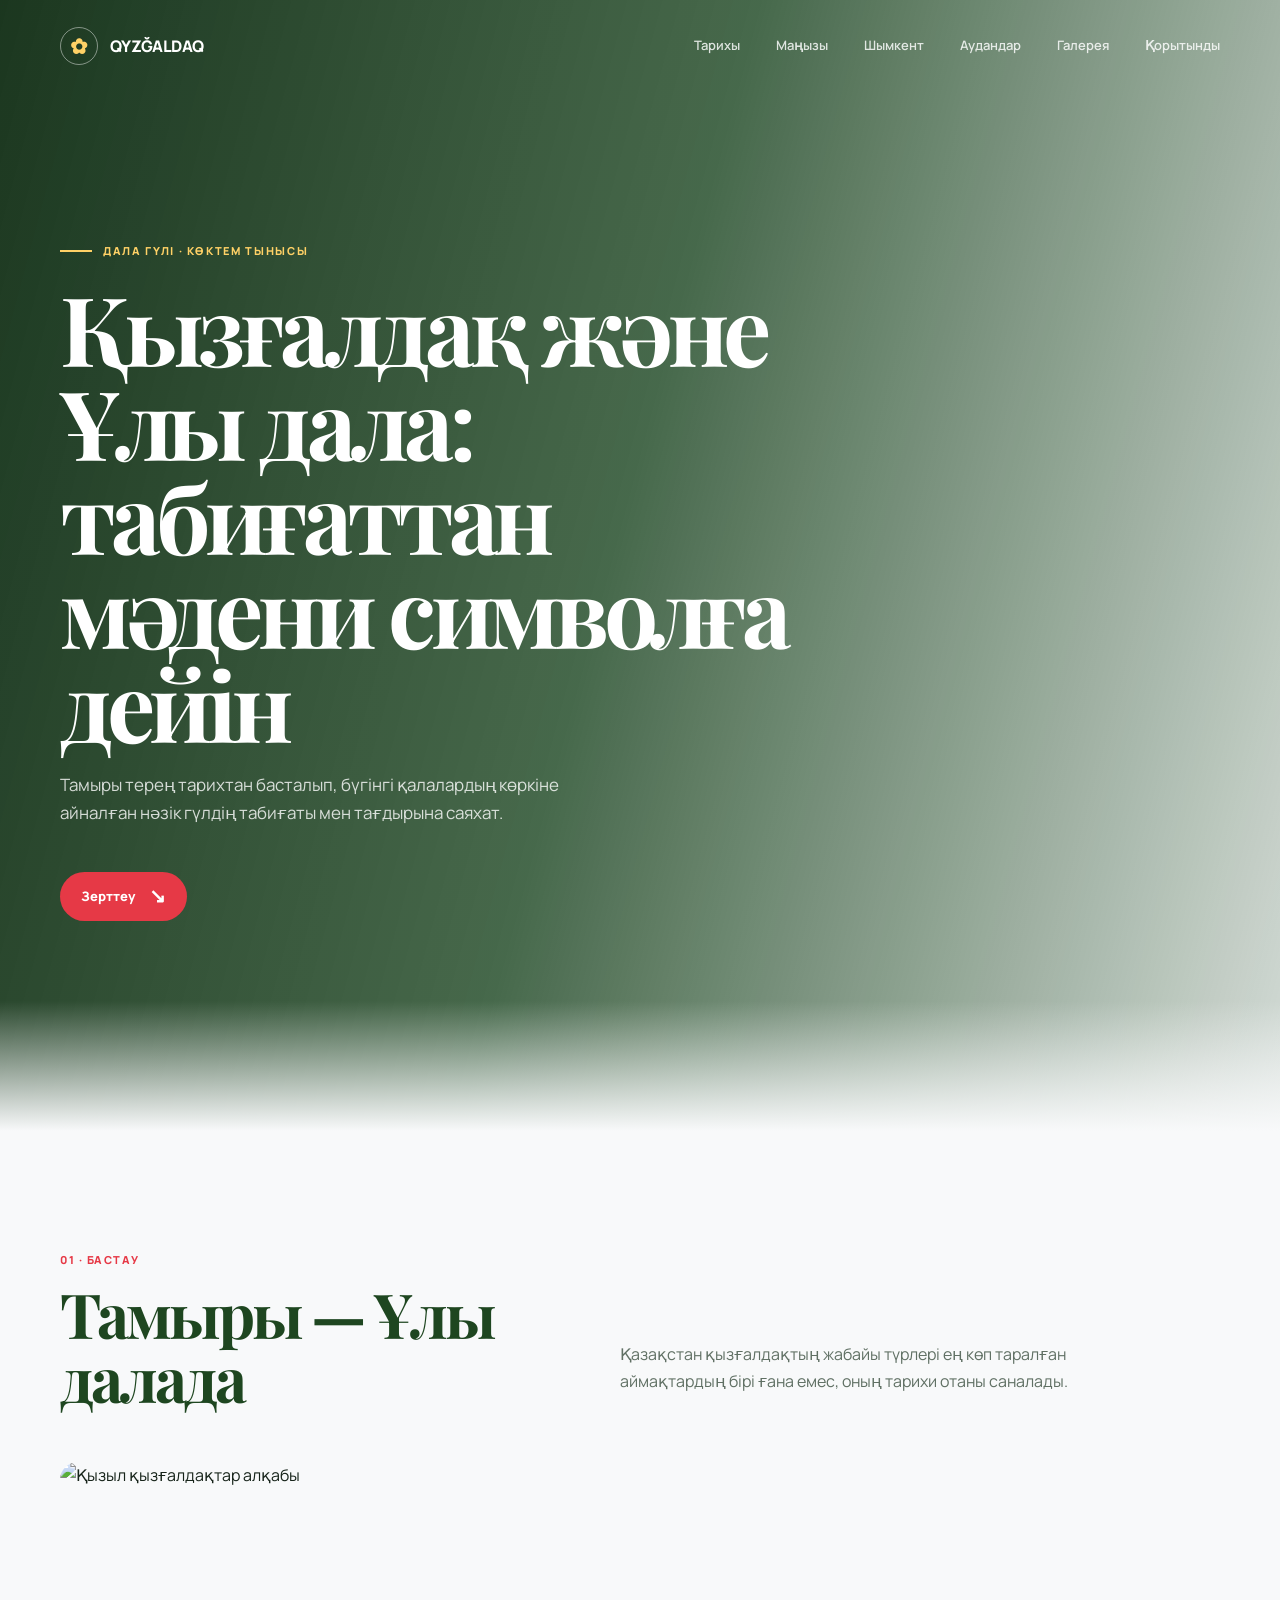
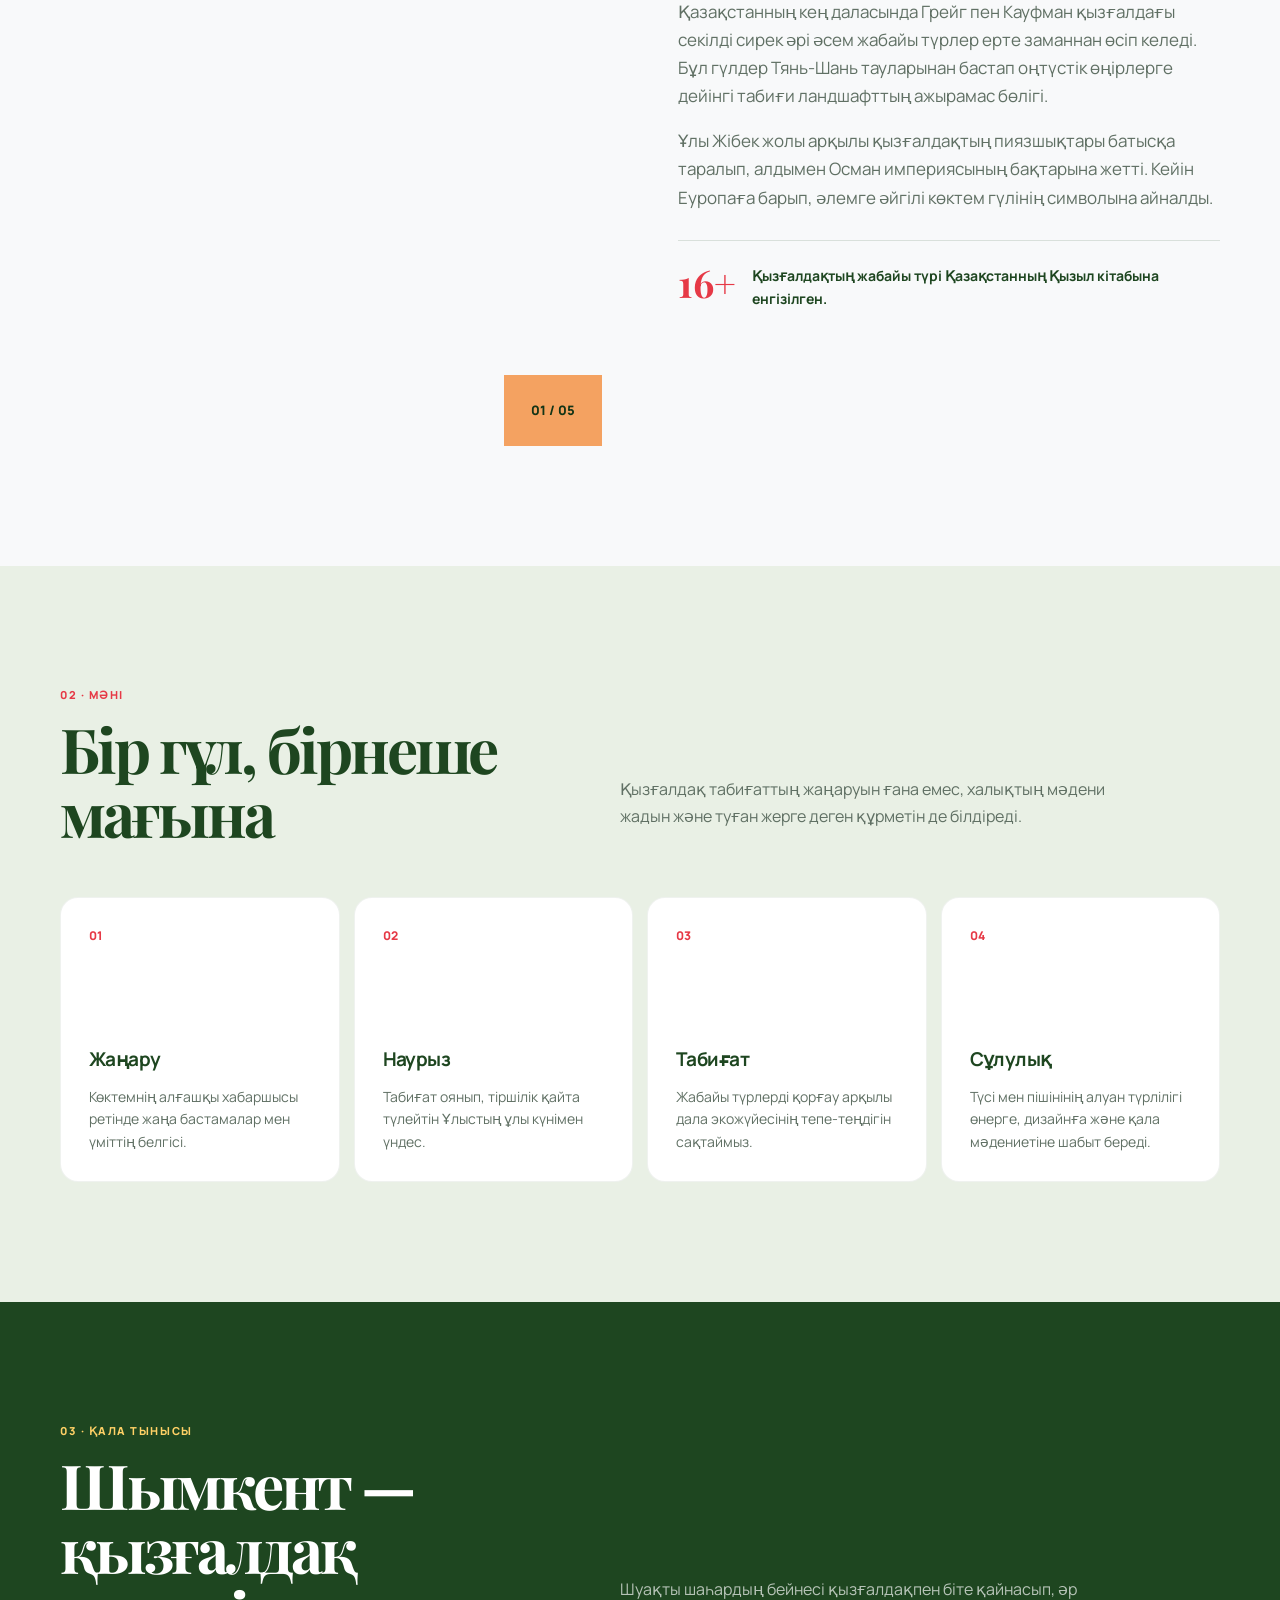
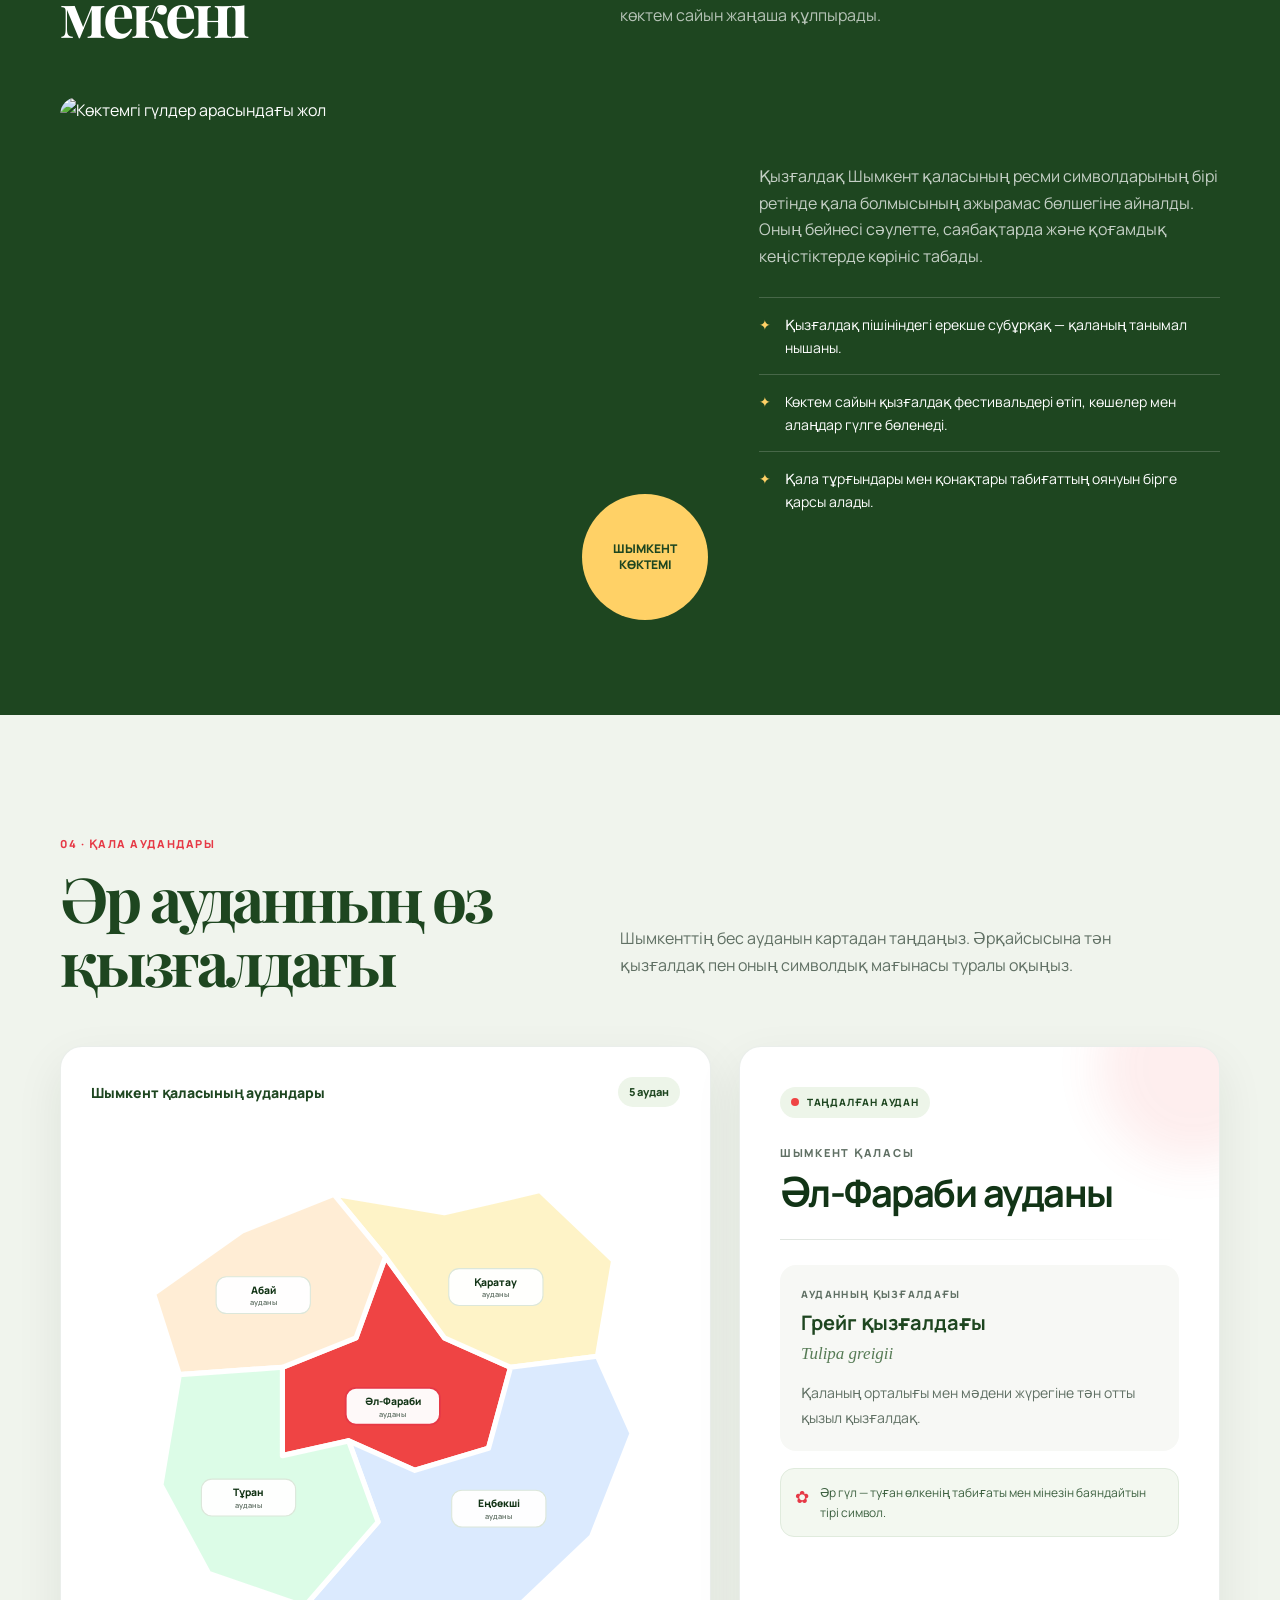
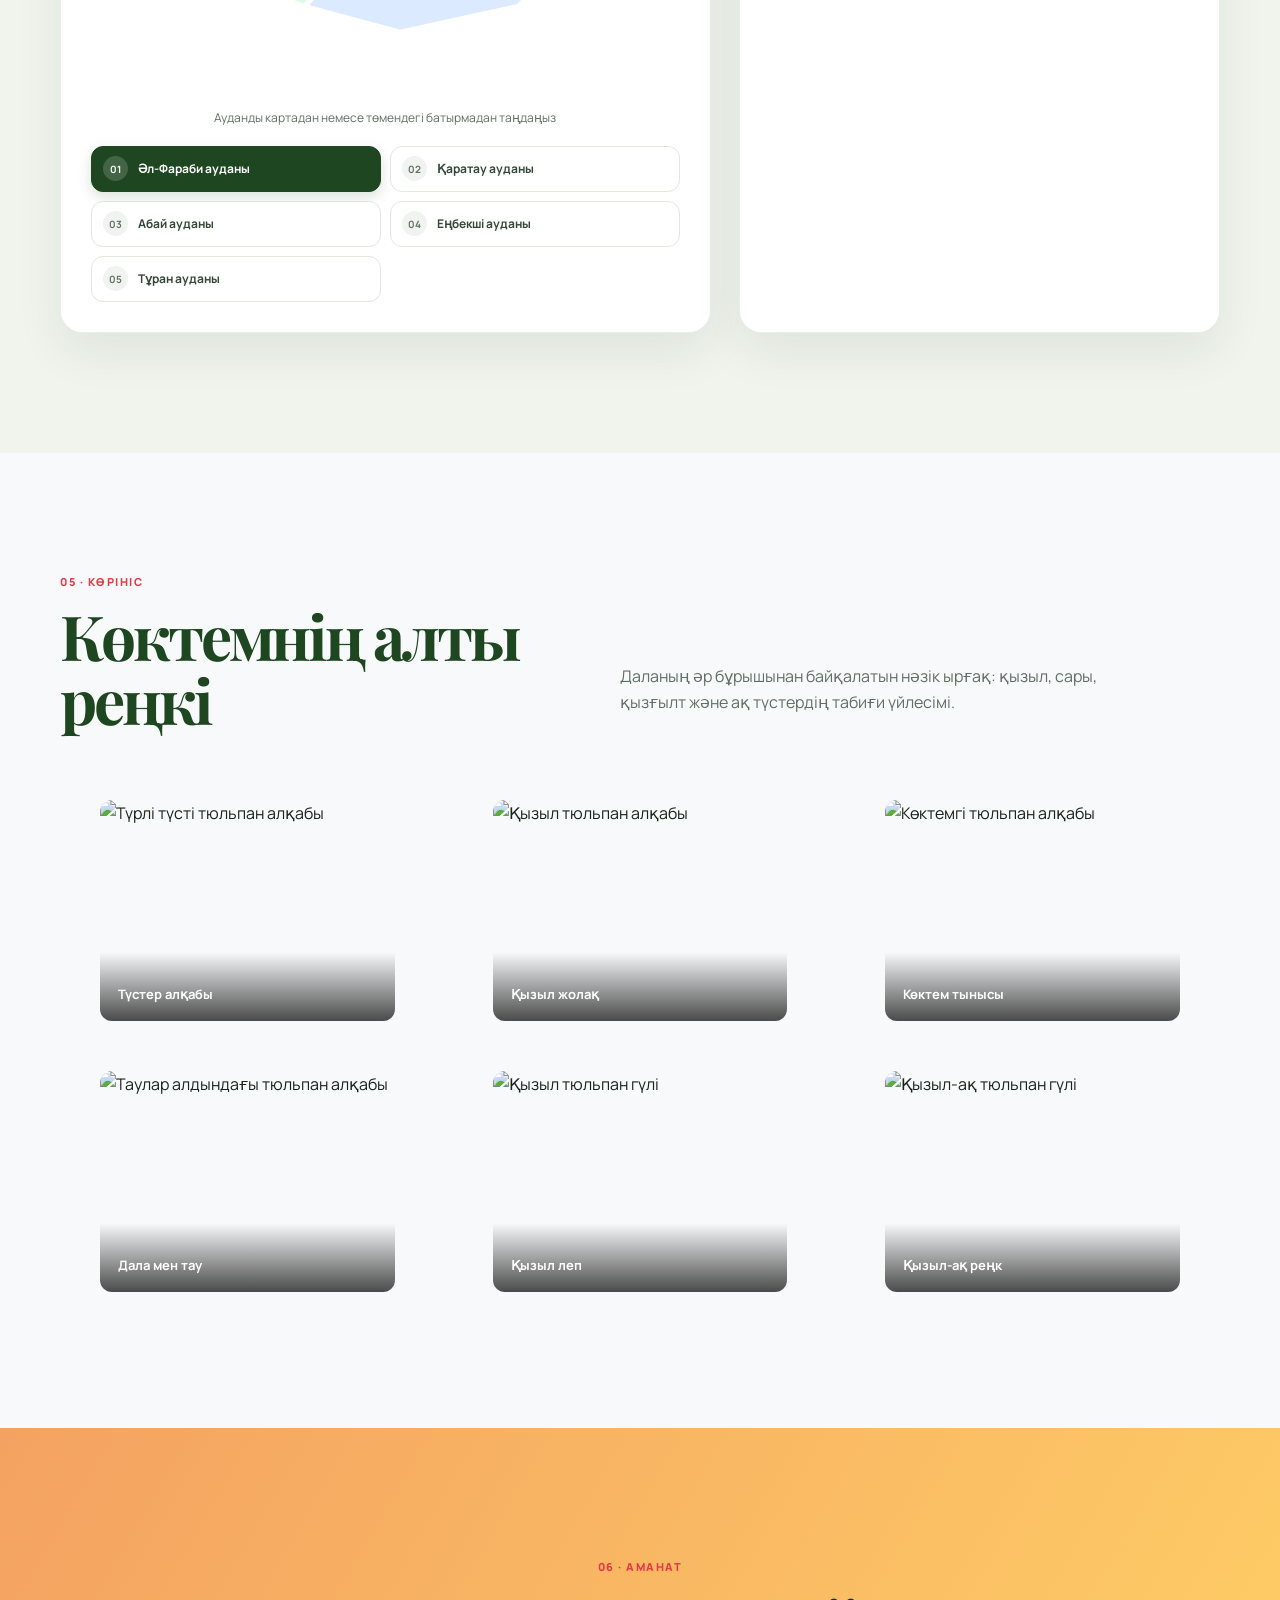
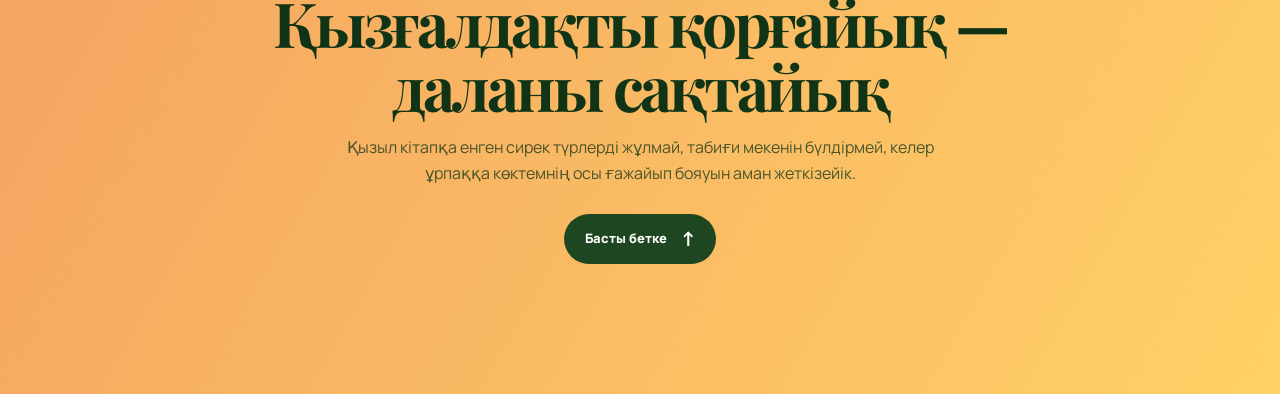
==== commit 52176ce8: "first commit" ====
--- a/index.html
+++ b/index.html
@@ -123,6 +123,60 @@
     .gallery-item:hover img { transform: scale(1.08); }
     .gallery-caption { position: absolute; inset: auto 0 0; padding: 32px 18px 15px; color: #fff; background: linear-gradient(transparent, rgba(0,0,0,.7)); font-size: 13px; font-weight: 700; }
 
+    .district-map-section { background: #f0f4ed; }
+    .district-map-layout { display: grid; grid-template-columns: minmax(0, 1.15fr) minmax(300px, .85fr); gap: 28px; align-items: stretch; }
+    .district-map-card, .district-info-card { border: 1px solid rgba(30,70,32,.09); border-radius: 22px; background: #fff; box-shadow: 0 18px 48px rgba(20,42,23,.08); }
+    .district-map-card { padding: clamp(18px, 3vw, 30px); }
+    .district-map-heading { display: flex; align-items: center; justify-content: space-between; gap: 14px; margin-bottom: 10px; color: var(--green); font-size: 14px; font-weight: 800; }
+    .district-map-count { padding: 6px 11px; border-radius: 999px; background: #edf5e9; color: var(--green); font-size: 11px; white-space: nowrap; }
+    .district-map-svg { display: block; width: 100%; height: auto; overflow: visible; }
+    .district-shape { cursor: pointer; stroke: #fff; stroke-width: 7; stroke-linejoin: round; transition: fill .25s ease, fill-opacity .2s ease; }
+    .district-shape:hover { fill-opacity: .8; }
+    .district-shape:focus { outline: none; }
+    .district-shape:focus-visible { stroke: var(--green-dark); stroke-width: 10; }
+    .district-label { pointer-events: none; }
+    .district-label rect { fill: #fff; fill-opacity: .97; stroke: #dce7da; stroke-width: 1.5; transition: stroke .2s ease, stroke-width .2s ease; }
+    .district-label text { fill: var(--green-dark); font-family: 'Manrope', sans-serif; text-anchor: middle; }
+    .district-label .district-label-name { font-size: 14px; font-weight: 800; }
+    .district-label .district-label-suffix { fill: var(--muted); font-size: 10px; font-weight: 600; }
+    .district-label.is-active rect { stroke: var(--red); stroke-width: 2.5; }
+    .district-map-hint { margin: 2px 0 0; color: var(--muted); text-align: center; font-size: 12px; }
+    .district-buttons { display: grid; grid-template-columns: repeat(2, minmax(0, 1fr)); gap: 9px; margin-top: 18px; }
+    .district-button { display: flex; align-items: center; gap: 10px; min-height: 46px; padding: 8px 11px; border: 1px solid #e2e8df; border-radius: 12px; color: #34473a; background: #fff; text-align: left; font: inherit; font-size: 12px; font-weight: 700; cursor: pointer; transition: border-color .2s ease, color .2s ease, background .2s ease, transform .2s ease; }
+    .district-button:hover { transform: translateY(-1px); border-color: #a9c7a3; background: #f7fbf5; }
+    .district-button:focus-visible { outline: 2px solid var(--green); outline-offset: 2px; }
+    .district-button-number { display: grid; width: 25px; height: 25px; flex: 0 0 25px; place-items: center; border-radius: 50%; color: #637465; background: #f0f3ef; font-size: 10px; }
+    .district-button.is-active { border-color: var(--green); color: #fff; background: var(--green); box-shadow: 0 5px 14px rgba(30,70,32,.16); }
+    .district-button.is-active .district-button-number { color: #fff; background: rgba(255,255,255,.17); }
+    .district-info-card { position: relative; overflow: hidden; padding: clamp(25px, 4vw, 40px); }
+    .district-info-card::before { position: absolute; top: -75px; right: -70px; width: 190px; height: 190px; border-radius: 50%; background: var(--district-accent, var(--red)); opacity: .09; filter: blur(24px); content: ''; transition: background .25s ease; }
+    .district-info-content { position: relative; }
+    .district-info-tag { display: inline-flex; align-items: center; gap: 8px; margin-bottom: 26px; padding: 7px 11px; border-radius: 999px; color: var(--green); background: #edf5e9; font-size: 10px; font-weight: 800; letter-spacing: .08em; text-transform: uppercase; }
+    .district-info-dot { width: 8px; height: 8px; border-radius: 50%; background: var(--district-accent, var(--red)); }
+    .district-info-kicker { margin-bottom: 8px; color: var(--muted); font-size: 11px; font-weight: 800; letter-spacing: .16em; text-transform: uppercase; }
+    .district-info-card h3 { margin: 0; color: var(--green-dark); font-size: clamp(27px, 3.5vw, 38px); line-height: 1.16; letter-spacing: -.04em; }
+    .district-info-divider { height: 1px; margin: 25px 0; background: linear-gradient(90deg, var(--line), transparent); }
+    .district-tulip-card { padding: 21px; border-radius: 16px; background: #f7f8f5; }
+    .district-tulip-label { margin-bottom: 7px; color: var(--muted); font-size: 10px; font-weight: 800; letter-spacing: .13em; text-transform: uppercase; }
+    .district-tulip-card h4 { margin: 0; color: var(--green); font-size: 20px; line-height: 1.35; }
+    .district-tulip-scientific { margin: 4px 0 13px; color: #567b55; font-family: 'Playfair Display', serif; font-size: 17px; font-style: italic; }
+    .district-tulip-description { margin: 0; color: var(--muted); font-size: 14px; line-height: 1.75; }
+    .district-symbol-note { display: flex; gap: 11px; margin-top: 17px; padding: 14px; border: 1px solid #e0ebdd; border-radius: 14px; color: #3d6140; background: #f3f8f0; font-size: 12px; line-height: 1.6; }
+    .district-symbol-note span:first-child { color: var(--red); font-size: 17px; }
+    @media (max-width: 800px) {
+      .district-map-layout { grid-template-columns: 1fr; }
+      .nav-links { gap: 13px; }
+    }
+    @media (max-width: 480px) {
+      .district-map-card { padding: 15px 12px; }
+      .district-map-heading { font-size: 12px; }
+      .district-buttons { gap: 7px; }
+      .district-button { gap: 7px; min-height: 43px; padding: 7px; font-size: 10px; }
+      .district-button-number { width: 22px; height: 22px; flex-basis: 22px; }
+      .district-label .district-label-name { font-size: 12px; }
+      .district-label rect { x: -58px; width: 116px; }
+    }
+
     .closing { padding: 130px 0; text-align: center; background: linear-gradient(120deg, #f4a261 0%, #ffd166 100%); }
     .closing h2 { max-width: 740px; margin: 15px auto; color: var(--green-dark); }
     .closing p { max-width: 620px; margin: 0 auto; color: rgba(18,52,22,.75); }
@@ -164,12 +218,12 @@
         <a class="brand" href="#top"><span class="brand-mark">✿</span><span>QYZĞALDAQ</span></a>
         <button class="menu-toggle" aria-label="Мәзірді ашу" aria-expanded="false">☰</button>
         <div class="nav-links">
-          <a href="#tarikhy">Тарихы</a><a href="#manizy">Маңызы</a><a href="#shymkent">Шымкент</a><a href="#gallery">Галерея</a><a href="#qorytyndy">Қорытынды</a>
+          <a href="#tarikhy">Тарихы</a><a href="#manizy">Маңызы</a><a href="#shymkent">Шымкент</a><a href="#audandar">Аудандар</a><a href="#gallery">Галерея</a><a href="#qorytyndy">Қорытынды</a>
         </div>
       </nav>
       <div class="hero-content reveal">
         <div class="eyebrow">Дала гүлі · көктем тынысы</div>
-        <h1>Қызғалдақ — дала сәні мен көктем символы</h1>
+        <h1>Қызғалдақ және Ұлы дала: табиғаттан мәдени символға дейін</h1>
         <p class="hero-copy">Тамыры терең тарихтан басталып, бүгінгі қалалардың көркіне айналған нәзік гүлдің табиғаты мен тағдырына саяхат.</p>
         <a class="button" href="#tarikhy">Зерттеу <span>↘</span></a>
       </div>
@@ -209,9 +263,57 @@
       </div>
     </section>
 
+    <section class="section district-map-section" id="audandar">
+      <div class="container">
+        <div class="section-header reveal"><div><div class="section-kicker">04 · Қала аудандары</div><h2>Әр ауданның өз қызғалдағы</h2></div><p class="section-intro">Шымкенттің бес ауданын картадан таңдаңыз. Әрқайсысына тән қызғалдақ пен оның символдық мағынасы туралы оқыңыз.</p></div>
+        <div class="district-map-layout">
+          <div class="district-map-card reveal">
+            <div class="district-map-heading"><span>Шымкент қаласының аудандары</span><span class="district-map-count">5 аудан</span></div>
+            <svg class="district-map-svg" viewBox="0 0 800 800" role="group" aria-label="Шымкент қаласының интерактивті аудандар картасы">
+              <g aria-label="Аудандарды таңдау">
+                <path class="district-shape is-active" data-district="alfarabi" data-base-fill="#dcfce7" tabindex="0" role="button" aria-label="Әл-Фараби ауданы" aria-pressed="true" fill="#ef4444" d="M360 300 L400 190 L480 300 L570 340 L540 450 L440 480 L350 440 L260 460 L260 340 Z"/>
+                <path class="district-shape" data-district="karatau" data-base-fill="#fef3c7" tabindex="0" role="button" aria-label="Қаратау ауданы" aria-pressed="false" fill="#fef3c7" d="M330 105 L480 130 L610 100 L710 195 L688 325 L570 340 L480 300 L400 190 Z"/>
+                <path class="district-shape" data-district="abai" data-base-fill="#ffedd5" tabindex="0" role="button" aria-label="Абай ауданы" aria-pressed="false" fill="#ffedd5" d="M205 155 L330 105 L400 190 L360 300 L260 340 L120 350 L85 240 Z"/>
+                <path class="district-shape" data-district="enbekshi" data-base-fill="#dbeafe" tabindex="0" role="button" aria-label="Еңбекші ауданы" aria-pressed="false" fill="#dbeafe" d="M570 340 L688 325 L735 430 L680 570 L580 665 L420 700 L290 665 L390 550 L350 440 L440 480 L540 450 Z"/>
+                <path class="district-shape" data-district="turan" data-base-fill="#dcfce7" tabindex="0" role="button" aria-label="Тұран ауданы" aria-pressed="false" fill="#dcfce7" d="M120 350 L260 340 L260 460 L350 440 L390 550 L290 665 L160 620 L95 500 Z"/>
+              </g>
+              <g class="district-label is-active" data-label="alfarabi" transform="translate(410 393)" aria-hidden="true"><rect x="-64" y="-25" width="128" height="50" rx="14"/><text class="district-label-name" y="-2">Әл-Фараби</text><text class="district-label-suffix" y="14">ауданы</text></g>
+              <g class="district-label" data-label="karatau" transform="translate(550 231)" aria-hidden="true"><rect x="-64" y="-25" width="128" height="50" rx="14"/><text class="district-label-name" y="-2">Қаратау</text><text class="district-label-suffix" y="14">ауданы</text></g>
+              <g class="district-label" data-label="abai" transform="translate(234 242)" aria-hidden="true"><rect x="-64" y="-25" width="128" height="50" rx="14"/><text class="district-label-name" y="-2">Абай</text><text class="district-label-suffix" y="14">ауданы</text></g>
+              <g class="district-label" data-label="enbekshi" transform="translate(554 532)" aria-hidden="true"><rect x="-64" y="-25" width="128" height="50" rx="14"/><text class="district-label-name" y="-2">Еңбекші</text><text class="district-label-suffix" y="14">ауданы</text></g>
+              <g class="district-label" data-label="turan" transform="translate(214 517)" aria-hidden="true"><rect x="-64" y="-25" width="128" height="50" rx="14"/><text class="district-label-name" y="-2">Тұран</text><text class="district-label-suffix" y="14">ауданы</text></g>
+            </svg>
+            <p class="district-map-hint">Ауданды картадан немесе төмендегі батырмадан таңдаңыз</p>
+            <div class="district-buttons" aria-label="Ауданды таңдау">
+              <button class="district-button is-active" type="button" data-district="alfarabi" aria-pressed="true"><span class="district-button-number">01</span>Әл-Фараби ауданы</button>
+              <button class="district-button" type="button" data-district="karatau" aria-pressed="false"><span class="district-button-number">02</span>Қаратау ауданы</button>
+              <button class="district-button" type="button" data-district="abai" aria-pressed="false"><span class="district-button-number">03</span>Абай ауданы</button>
+              <button class="district-button" type="button" data-district="enbekshi" aria-pressed="false"><span class="district-button-number">04</span>Еңбекші ауданы</button>
+              <button class="district-button" type="button" data-district="turan" aria-pressed="false"><span class="district-button-number">05</span>Тұран ауданы</button>
+            </div>
+          </div>
+          <aside class="district-info-card reveal" aria-live="polite" aria-atomic="true">
+            <div class="district-info-content">
+              <div class="district-info-tag"><span class="district-info-dot"></span>Таңдалған аудан</div>
+              <p class="district-info-kicker">Шымкент қаласы</p>
+              <h3 id="district-name">Әл-Фараби ауданы</h3>
+              <div class="district-info-divider"></div>
+              <div class="district-tulip-card">
+                <p class="district-tulip-label">Ауданның қызғалдағы</p>
+                <h4 id="district-tulip">Грейг қызғалдағы</h4>
+                <p class="district-tulip-scientific" id="district-scientific">Tulipa greigii</p>
+                <p class="district-tulip-description" id="district-description">Қаланың орталығы мен мәдени жүрегіне тән отты қызыл қызғалдақ.</p>
+              </div>
+              <div class="district-symbol-note"><span aria-hidden="true">✿</span><span>Әр гүл — туған өлкенің табиғаты мен мінезін баяндайтын тірі символ.</span></div>
+            </div>
+          </aside>
+        </div>
+      </div>
+    </section>
+
     <section class="section gallery" id="gallery">
       <div class="container">
-        <div class="section-header reveal"><div><div class="section-kicker">04 · Көрініс</div><h2>Көктемнің алты реңкі</h2></div><p class="section-intro">Даланың әр бұрышынан байқалатын нәзік ырғақ: қызыл, сары, қызғылт және ақ түстердің табиғи үйлесімі.</p></div>
+        <div class="section-header reveal"><div><div class="section-kicker">05 · Көрініс</div><h2>Көктемнің алты реңкі</h2></div><p class="section-intro">Даланың әр бұрышынан байқалатын нәзік ырғақ: қызыл, сары, қызғылт және ақ түстердің табиғи үйлесімі.</p></div>
         <div class="gallery-grid">
           <figure class="gallery-item reveal"><img src="https://upload.wikimedia.org/wikipedia/commons/a/ae/Tulip_Field_Tulips_Red_Holland_Nature_Flowers.jpg" alt="Түрлі түсті тюльпан алқабы"><figcaption class="gallery-caption">Түстер алқабы</figcaption></figure>
           <figure class="gallery-item reveal"><img src="https://upload.wikimedia.org/wikipedia/commons/4/46/Tulip_field_%282%29.jpg" alt="Қызыл тюльпан алқабы"><figcaption class="gallery-caption">Қызыл жолақ</figcaption></figure>
@@ -224,7 +326,7 @@
     </section>
 
     <section class="closing" id="qorytyndy">
-      <div class="container reveal"><div class="section-kicker">05 · Аманат</div><h2>Қызғалдақты қорғайық — даланы сақтайық</h2><p>Қызыл кітапқа енген сирек түрлерді жұлмай, табиғи мекенін бүлдірмей, келер ұрпаққа көктемнің осы ғажайып бояуын аман жеткізейік.</p><a class="button" href="#top">Басты бетке <span>↑</span></a></div>
+      <div class="container reveal"><div class="section-kicker">06 · Аманат</div><h2>Қызғалдақты қорғайық — даланы сақтайық</h2><p>Қызыл кітапқа енген сирек түрлерді жұлмай, табиғи мекенін бүлдірмей, келер ұрпаққа көктемнің осы ғажайып бояуын аман жеткізейік.</p><a class="button" href="#top">Басты бетке <span>↑</span></a></div>
     </section>
   </main>
 
@@ -241,6 +343,85 @@
         menuButton.setAttribute('aria-expanded', 'false');
       }
     });
+    const districtDetails = {
+      alfarabi: {
+        name: 'Әл-Фараби ауданы',
+        tulip: 'Грейг қызғалдағы',
+        scientific: 'Tulipa greigii',
+        description: 'Қаланың орталығы мен мәдени жүрегіне тән отты қызыл қызғалдақ.',
+        color: '#ef4444'
+      },
+      karatau: {
+        name: 'Қаратау ауданы',
+        tulip: 'Қаратау қызғалдағы',
+        scientific: 'Tulipa karatavica',
+        description: 'Қаратау жоталарының эндемигі, таулы табиғат пен таза ауа символы.',
+        color: '#7e22ce'
+      },
+      abai: {
+        name: 'Абай ауданы',
+        tulip: 'Шренк қызғалдағы',
+        scientific: 'Tulipa schrenkii',
+        description: 'Түстері алуан түрлі, өнер мен поэзияға шабыт беретін әсем гүл.',
+        color: '#db2777'
+      },
+      enbekshi: {
+        name: 'Еңбекші ауданы',
+        tulip: 'Альберт қызғалдағы',
+        scientific: 'Tulipa alberti',
+        description: 'Тасты далада өсуге бейім, еңбекші халықтың төзімділігін бейнелейтін қызғалдақ.',
+        color: '#ea580c'
+      },
+      turan: {
+        name: 'Тұран ауданы',
+        tulip: 'Түркістан қызғалдағы',
+        scientific: 'Tulipa turkestanica',
+        description: 'Жаңа ауданның қарқынды өсіп-өркендеуін бейнелейтін көпгүлді қызғалдақ.',
+        color: '#2563eb'
+      }
+    };
+    const districtMap = document.querySelector('.district-map-section');
+    if (districtMap) {
+      const chooseDistrict = (id) => {
+        const district = districtDetails[id];
+        if (!district) return;
+        districtMap.querySelectorAll('[data-district]').forEach((element) => {
+          const isActive = element.dataset.district === id;
+          element.classList.toggle('is-active', isActive);
+          element.setAttribute('aria-pressed', String(isActive));
+          if (element.matches('.district-shape')) {
+            element.setAttribute('fill', isActive ? district.color : element.dataset.baseFill || '');
+          }
+        });
+        districtMap.querySelectorAll('[data-label]').forEach((label) => {
+          label.classList.toggle('is-active', label.dataset.label === id);
+        });
+        districtMap.querySelectorAll('.district-shape').forEach((shape) => {
+          if (!shape.dataset.baseFill) shape.dataset.baseFill = shape.getAttribute('fill');
+          if (shape.dataset.district !== id) shape.setAttribute('fill', shape.dataset.baseFill);
+        });
+        districtMap.querySelector('#district-name').textContent = district.name;
+        districtMap.querySelector('#district-tulip').textContent = district.tulip;
+        districtMap.querySelector('#district-scientific').textContent = district.scientific;
+        districtMap.querySelector('#district-description').textContent = district.description;
+        districtMap.querySelector('.district-info-card').style.setProperty('--district-accent', district.color);
+      };
+      districtMap.querySelectorAll('[data-district]').forEach((element) => {
+        element.addEventListener('click', () => chooseDistrict(element.dataset.district));
+        if (element.matches('.district-shape')) {
+          element.addEventListener('keydown', (event) => {
+            if (event.key === 'Enter' || event.key === ' ') {
+              event.preventDefault();
+              chooseDistrict(element.dataset.district);
+            }
+          });
+        }
+      });
+      districtMap.querySelectorAll('.district-shape').forEach((shape) => {
+        shape.dataset.baseFill = shape.dataset.baseFill || shape.getAttribute('fill');
+      });
+      chooseDistrict('alfarabi');
+    }
     const observer = new IntersectionObserver((entries) => {
       entries.forEach((entry) => {
         if (entry.isIntersecting) {
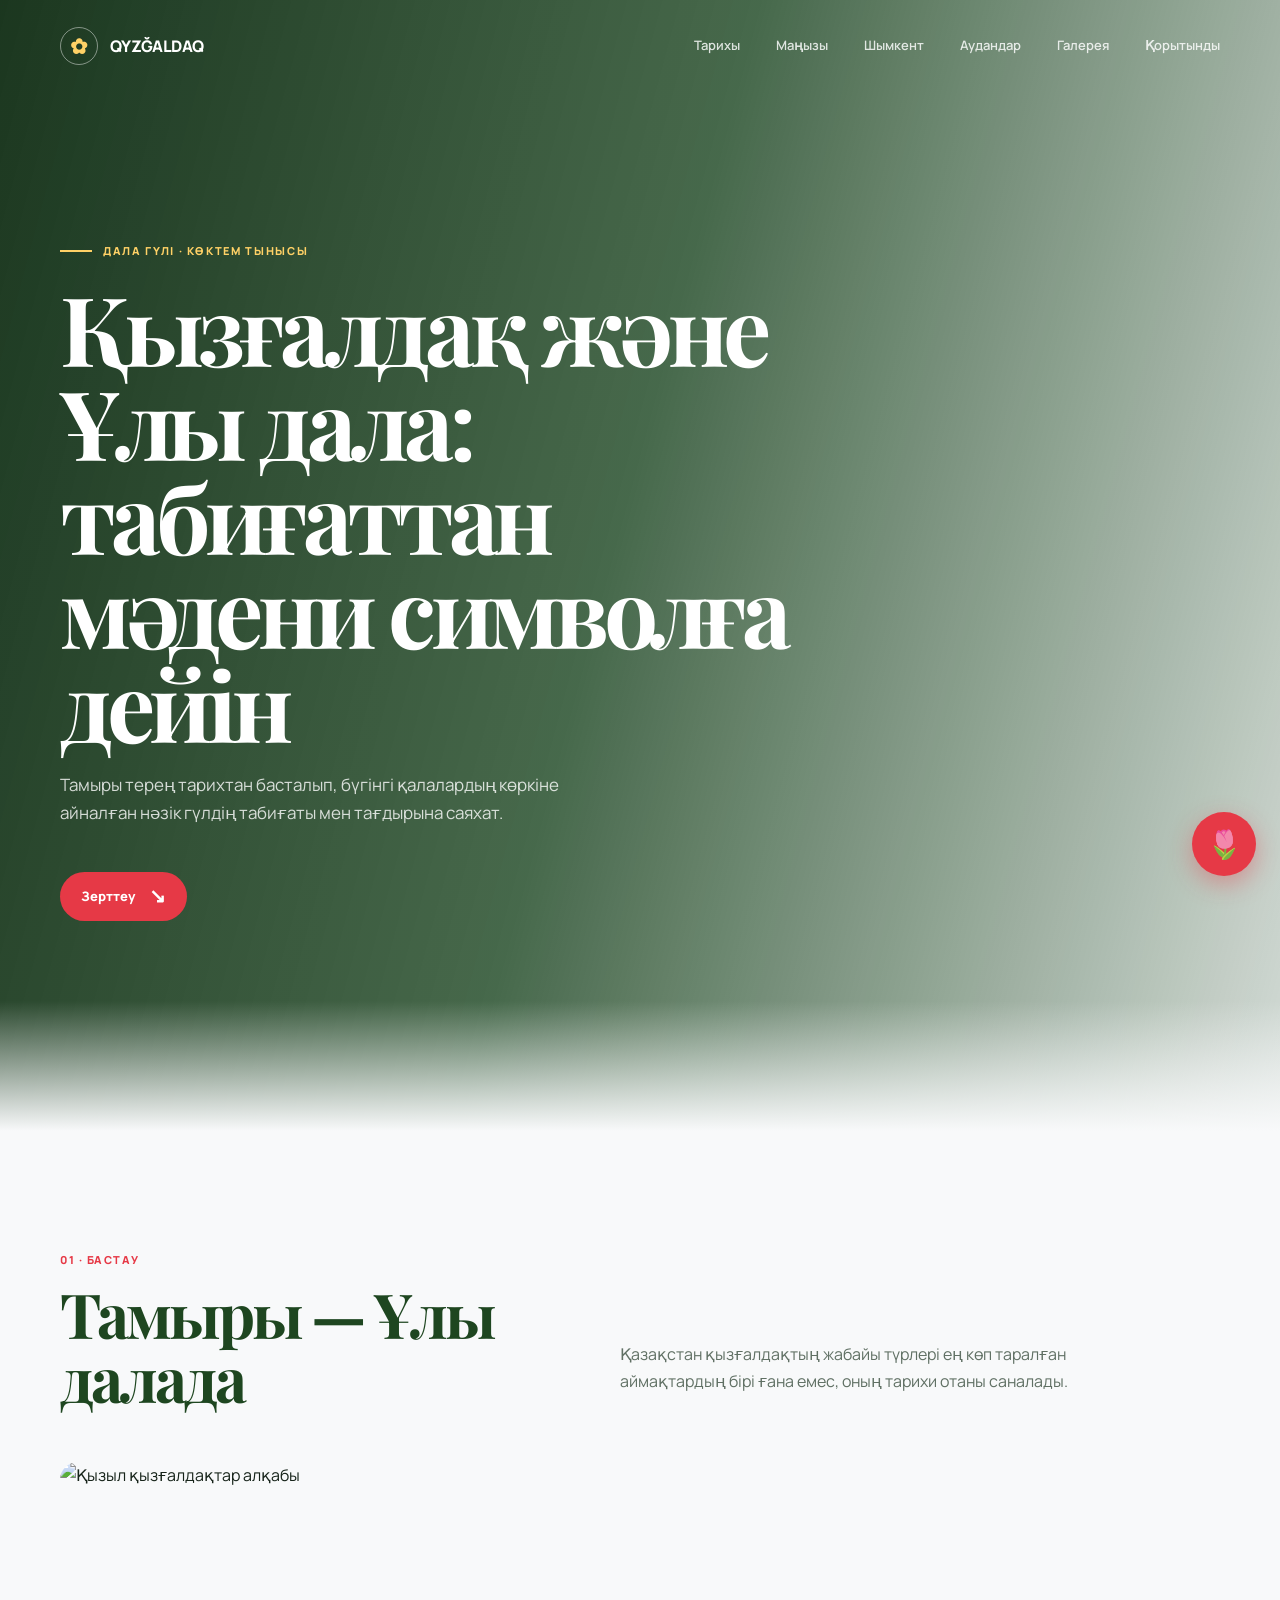
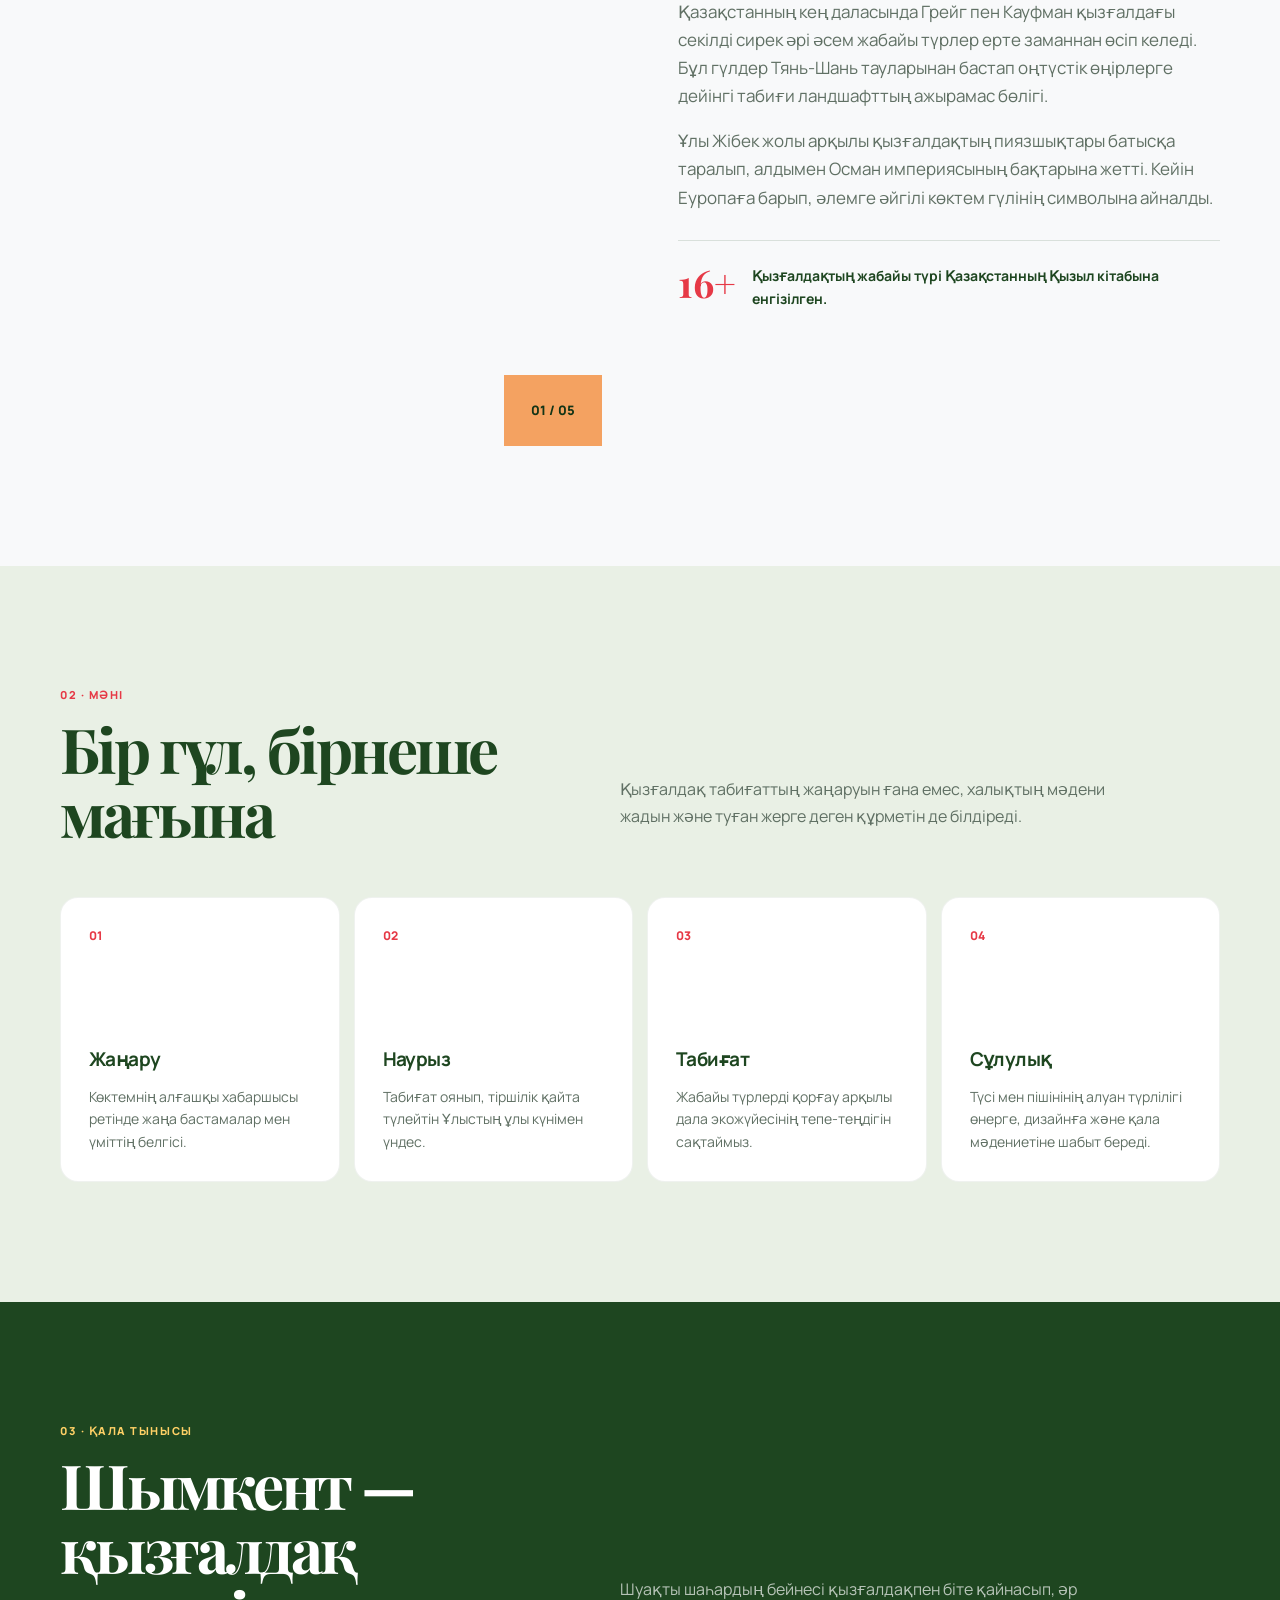
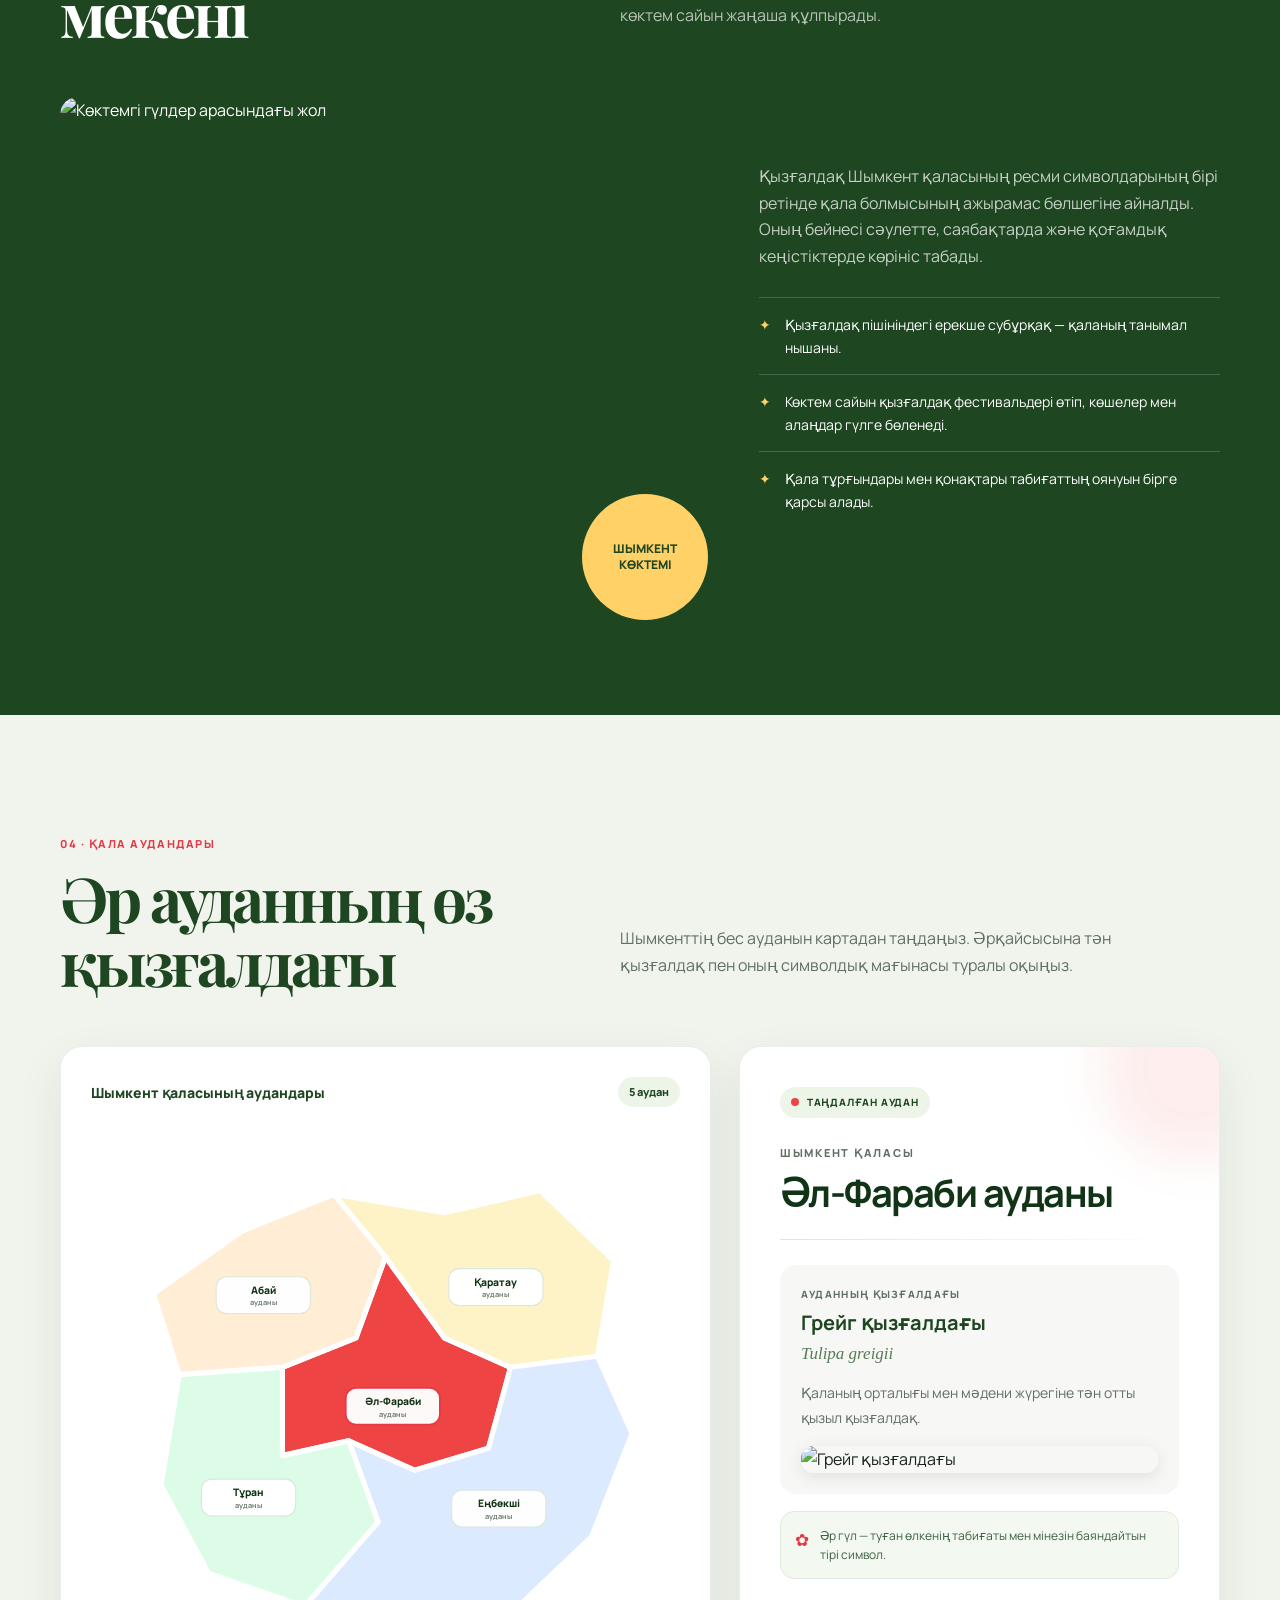
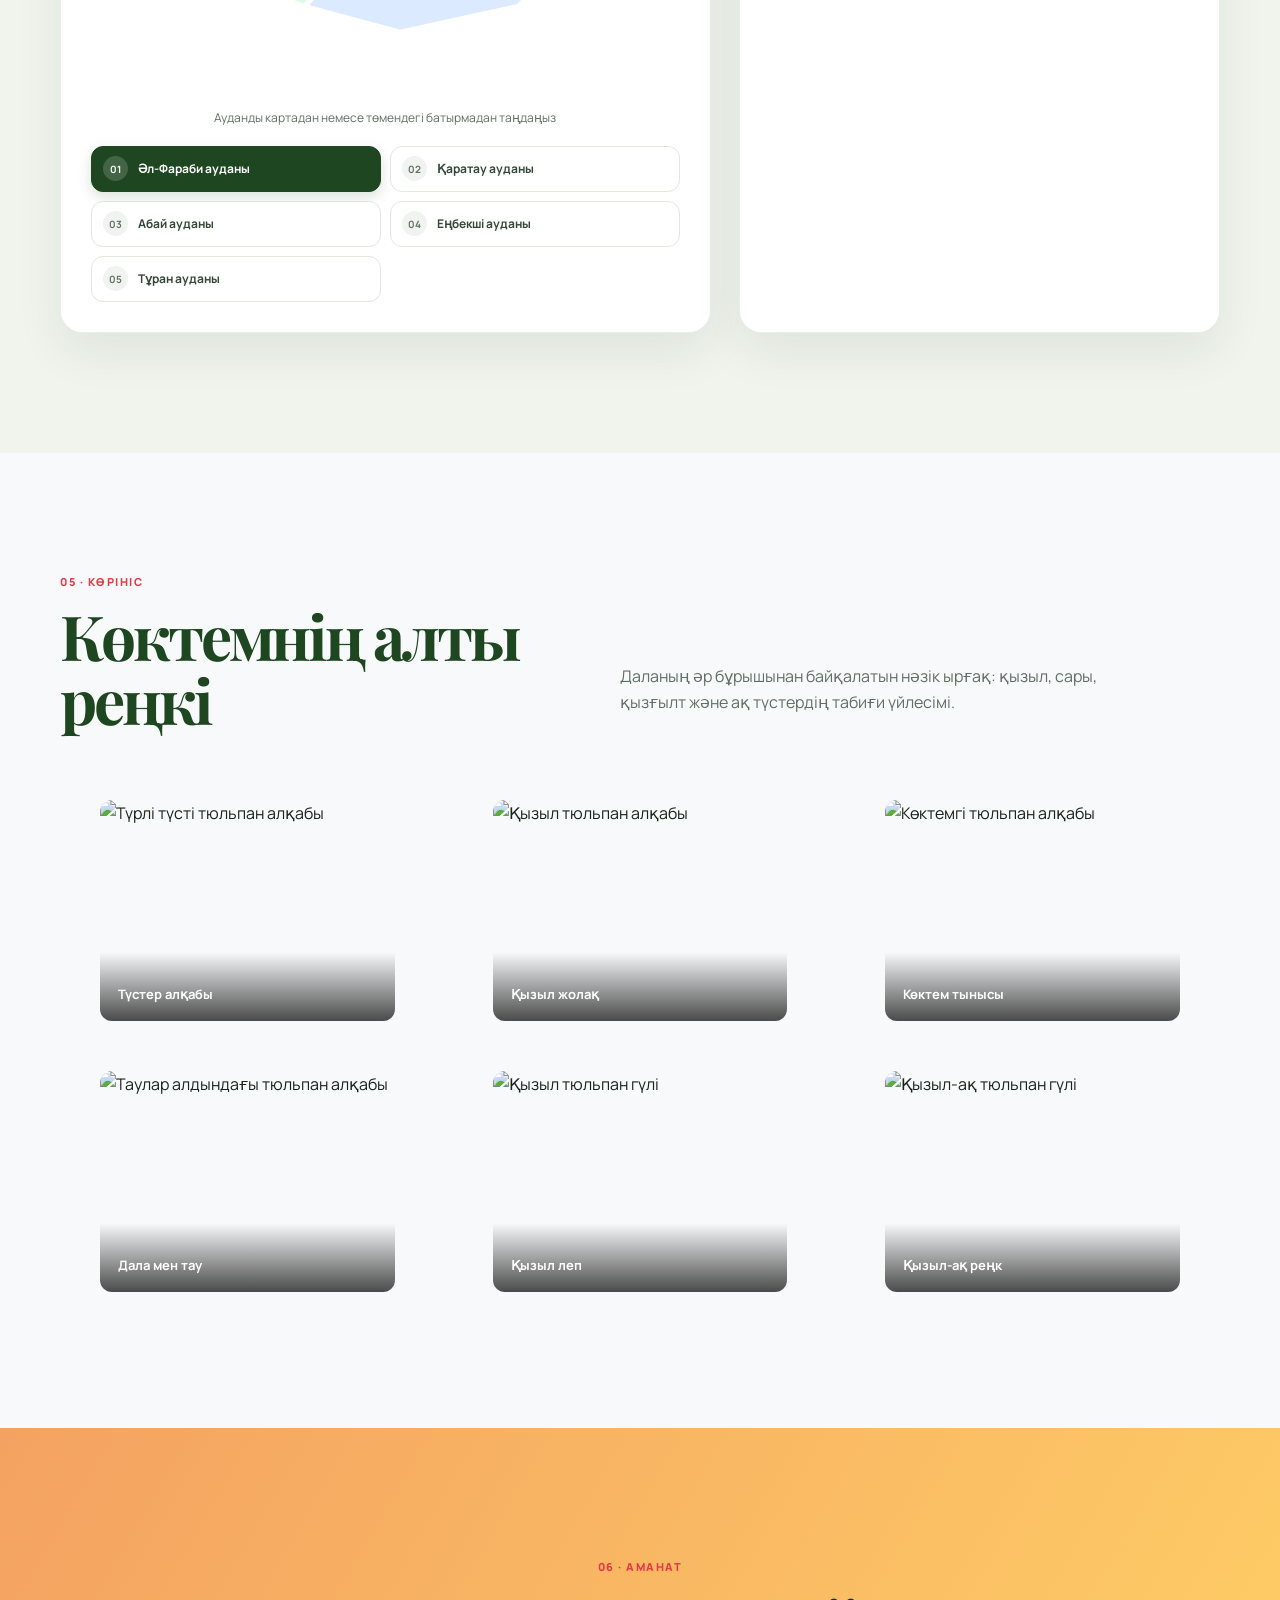
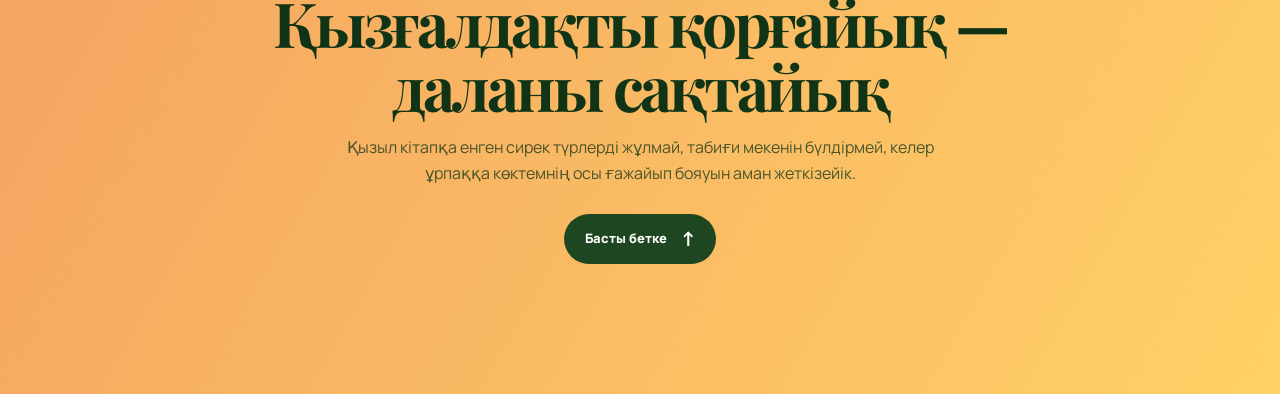
==== commit f0a0a213: "feat: add tulip photos for each district in the map section" ====
--- a/index.html
+++ b/index.html
@@ -161,6 +161,7 @@
     .district-tulip-card h4 { margin: 0; color: var(--green); font-size: 20px; line-height: 1.35; }
     .district-tulip-scientific { margin: 4px 0 13px; color: #567b55; font-family: 'Playfair Display', serif; font-size: 17px; font-style: italic; }
     .district-tulip-description { margin: 0; color: var(--muted); font-size: 14px; line-height: 1.75; }
+    .district-tulip-image { display: block; width: 100%; max-height: 220px; margin-top: 16px; border-radius: 12px; object-fit: cover; box-shadow: 0 4px 16px rgba(20,42,23,.1); transition: opacity .3s ease; }
     .district-symbol-note { display: flex; gap: 11px; margin-top: 17px; padding: 14px; border: 1px solid #e0ebdd; border-radius: 14px; color: #3d6140; background: #f3f8f0; font-size: 12px; line-height: 1.6; }
     .district-symbol-note span:first-child { color: var(--red); font-size: 17px; }
     @media (max-width: 800px) {
@@ -303,6 +304,7 @@
                 <h4 id="district-tulip">Грейг қызғалдағы</h4>
                 <p class="district-tulip-scientific" id="district-scientific">Tulipa greigii</p>
                 <p class="district-tulip-description" id="district-description">Қаланың орталығы мен мәдени жүрегіне тән отты қызыл қызғалдақ.</p>
+                <img id="district-image" class="district-tulip-image" src="https://upload.wikimedia.org/wikipedia/commons/d/d0/Tulipa_greigii_2.jpg" alt="Грейг қызғалдағы">
               </div>
               <div class="district-symbol-note"><span aria-hidden="true">✿</span><span>Әр гүл — туған өлкенің табиғаты мен мінезін баяндайтын тірі символ.</span></div>
             </div>
@@ -349,35 +351,40 @@
         tulip: 'Грейг қызғалдағы',
         scientific: 'Tulipa greigii',
         description: 'Қаланың орталығы мен мәдени жүрегіне тән отты қызыл қызғалдақ.',
-        color: '#ef4444'
+        color: '#ef4444',
+        image: 'https://upload.wikimedia.org/wikipedia/commons/d/d0/Tulipa_greigii_2.jpg'
       },
       karatau: {
         name: 'Қаратау ауданы',
         tulip: 'Қаратау қызғалдағы',
         scientific: 'Tulipa karatavica',
         description: 'Қаратау жоталарының эндемигі, таулы табиғат пен таза ауа символы.',
-        color: '#7e22ce'
+        color: '#7e22ce',
+        image: 'https://upload.wikimedia.org/wikipedia/commons/thumb/4/4a/Tulipa_greigii_hybrid.jpg/800px-Tulipa_greigii_hybrid.jpg'
       },
       abai: {
         name: 'Абай ауданы',
         tulip: 'Шренк қызғалдағы',
         scientific: 'Tulipa schrenkii',
         description: 'Түстері алуан түрлі, өнер мен поэзияға шабыт беретін әсем гүл.',
-        color: '#db2777'
+        color: '#db2777',
+        image: 'https://upload.wikimedia.org/wikipedia/commons/6/6f/Tulipa_suaveolens.jpg'
       },
       enbekshi: {
         name: 'Еңбекші ауданы',
         tulip: 'Альберт қызғалдағы',
         scientific: 'Tulipa alberti',
         description: 'Тасты далада өсуге бейім, еңбекші халықтың төзімділігін бейнелейтін қызғалдақ.',
-        color: '#ea580c'
+        color: '#ea580c',
+        image: 'https://upload.wikimedia.org/wikipedia/commons/a/a2/Tulipa_alberti_Gartenflora_26_t_912_%281877%29.jpg'
       },
       turan: {
         name: 'Тұран ауданы',
         tulip: 'Түркістан қызғалдағы',
         scientific: 'Tulipa turkestanica',
         description: 'Жаңа ауданның қарқынды өсіп-өркендеуін бейнелейтін көпгүлді қызғалдақ.',
-        color: '#2563eb'
+        color: '#2563eb',
+        image: 'https://upload.wikimedia.org/wikipedia/commons/8/84/Tulipa_turkestanica.jpg'
       }
     };
     const districtMap = document.querySelector('.district-map-section');
@@ -404,6 +411,8 @@
         districtMap.querySelector('#district-tulip').textContent = district.tulip;
         districtMap.querySelector('#district-scientific').textContent = district.scientific;
         districtMap.querySelector('#district-description').textContent = district.description;
+        districtMap.querySelector('#district-image').src = district.image;
+        districtMap.querySelector('#district-image').alt = district.tulip;
         districtMap.querySelector('.district-info-card').style.setProperty('--district-accent', district.color);
       };
       districtMap.querySelectorAll('[data-district]').forEach((element) => {
@@ -432,5 +441,6 @@
     }, { threshold: 0.12 });
     document.querySelectorAll('.reveal').forEach((element) => observer.observe(element));
   </script>
+  <script src="chat.js"></script>
 </body>
 </html>
